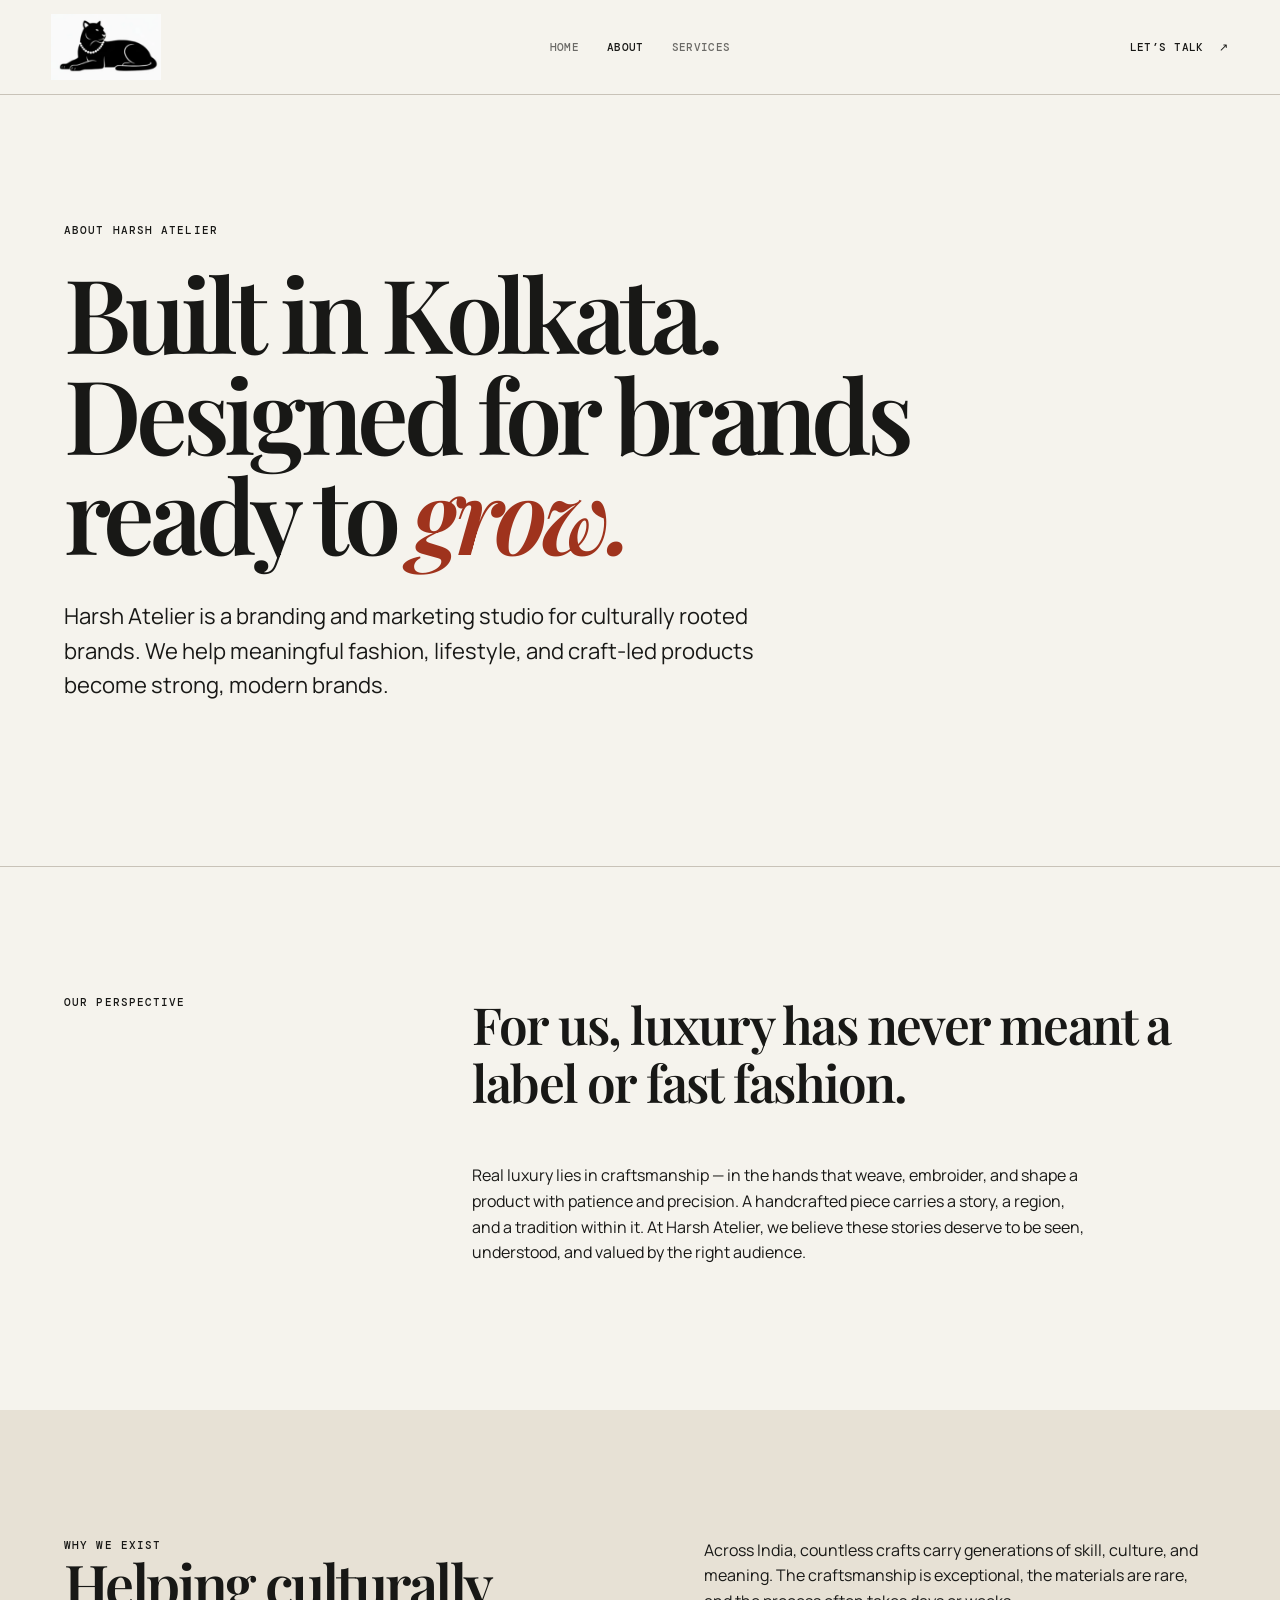
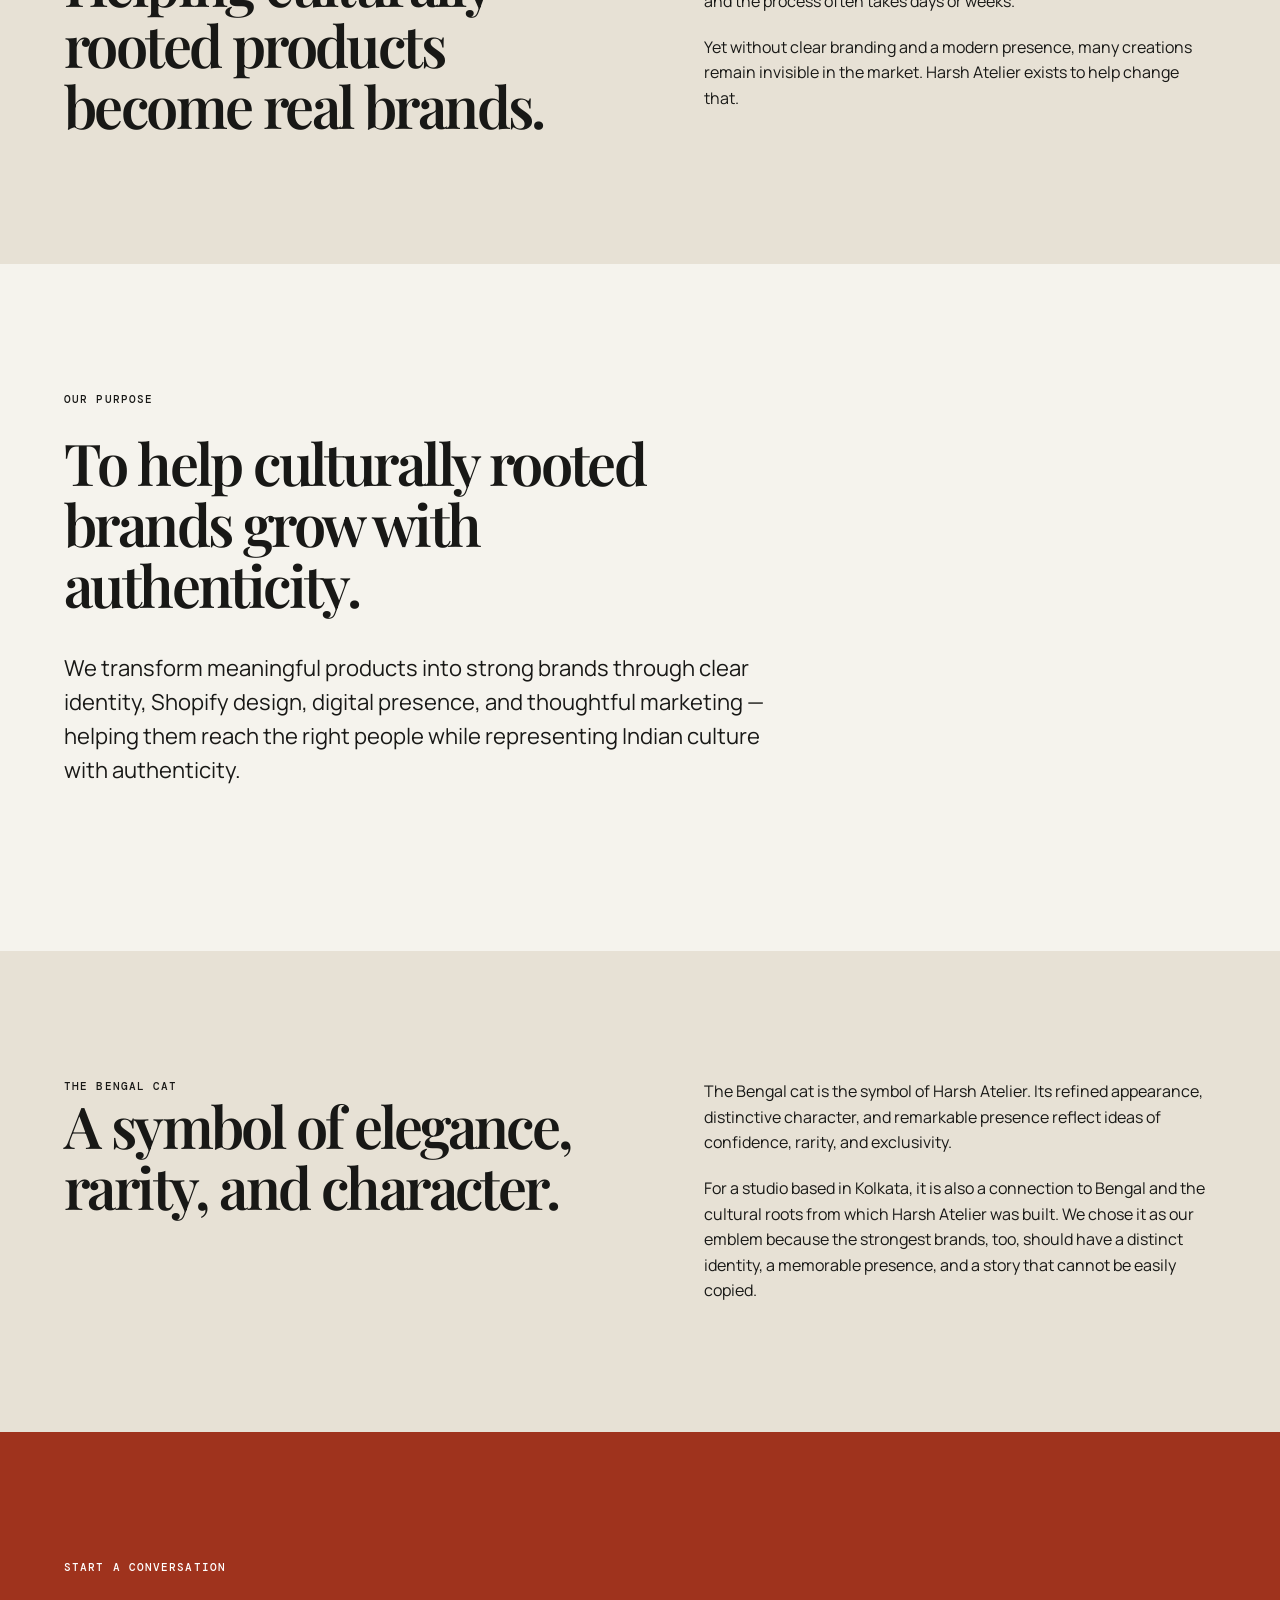
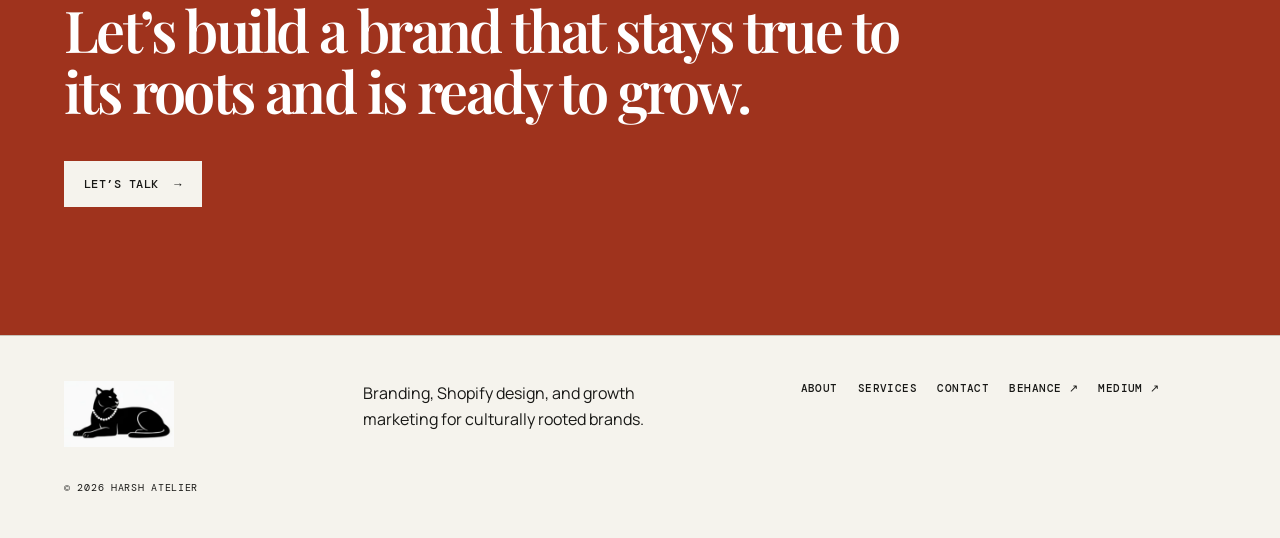
==== web 2.0/about.html @ df13a308 "Replace site with Harsh Atelier multi-page website" ====
<!doctype html><html lang="en"><head><meta charset="UTF-8"><meta name="viewport" content="width=device-width, initial-scale=1"><meta name="description" content="Learn about Harsh Atelier, a Kolkata-based branding and marketing agency for culturally rooted brands."><title>About — Harsh Atelier</title><link rel="preconnect" href="https://fonts.googleapis.com"><link rel="preconnect" href="https://fonts.gstatic.com" crossorigin><link href="https://fonts.googleapis.com/css2?family=DM+Mono:wght@400;500&family=Manrope:wght@400;500;600;700&family=Playfair+Display:ital,wght@0,600;0,700;1,600&display=swap" rel="stylesheet"><link rel="stylesheet" href="styles.css"></head><body><header class="site-header"><a class="brand" href="index.html" aria-label="Harsh Atelier home"><img src="harsh-atelier-logo.png" alt="Harsh Atelier"></a><nav aria-label="Primary navigation"><a href="index.html">Home</a><a aria-current="page" href="about.html">About</a><a href="services.html">Services</a></nav><a class="header-cta" href="contact.html">Let’s talk <span>↗</span></a></header><main><section class="hero section page-hero"><p class="eyebrow">About Harsh Atelier</p><h1>Built in Kolkata. Designed for brands ready to <em>grow.</em></h1><p class="lead">Harsh Atelier is a branding and marketing studio for culturally rooted brands. We help meaningful fashion, lifestyle, and craft-led products become strong, modern brands.</p></section><section class="statement section"><p class="eyebrow">Our perspective</p><p class="display-copy">For us, luxury has never meant a label or fast fashion.</p><p>Real luxury lies in craftsmanship — in the hands that weave, embroider, and shape a product with patience and precision. A handcrafted piece carries a story, a region, and a tradition within it. At Harsh Atelier, we believe these stories deserve to be seen, understood, and valued by the right audience.</p></section><section class="section split-section"><div><p class="eyebrow">Why we exist</p><h2>Helping culturally rooted products become real brands.</h2></div><div><p>Across India, countless crafts carry generations of skill, culture, and meaning. The craftsmanship is exceptional, the materials are rare, and the process often takes days or weeks.</p><p>Yet without clear branding and a modern presence, many creations remain invisible in the market. Harsh Atelier exists to help change that.</p></div></section><section class="section"><p class="eyebrow">Our purpose</p><h2>To help culturally rooted brands grow with authenticity.</h2><p class="lead">We transform meaningful products into strong brands through clear identity, Shopify design, digital presence, and thoughtful marketing — helping them reach the right people while representing Indian culture with authenticity.</p></section><section class="section split-section"><div><p class="eyebrow">The Bengal cat</p><h2>A symbol of elegance, rarity, and character.</h2></div><div><p>The Bengal cat is the symbol of Harsh Atelier. Its refined appearance, distinctive character, and remarkable presence reflect ideas of confidence, rarity, and exclusivity.</p><p>For a studio based in Kolkata, it is also a connection to Bengal and the cultural roots from which Harsh Atelier was built. We chose it as our emblem because the strongest brands, too, should have a distinct identity, a memorable presence, and a story that cannot be easily copied.</p></div></section><section class="cta section"><p class="eyebrow">Start a conversation</p><h2>Let’s build a brand that stays true to its roots and is ready to grow.</h2><a class="button button-light" href="contact.html">Let’s talk <span>→</span></a></section></main><footer><a class="brand footer-brand" href="index.html"><img src="harsh-atelier-logo.png" alt="Harsh Atelier"></a><p>Branding, Shopify design, and growth marketing for culturally rooted brands.</p><div><a href="about.html">About</a><a href="services.html">Services</a><a href="contact.html">Contact</a><a href="https://www.behance.net/harshatelier" target="_blank" rel="noopener">Behance ↗</a><a href="https://medium.com/@harsh.consultent" target="_blank" rel="noopener">Medium ↗</a></div><small>© <span id="year"></span> Harsh Atelier</small></footer><script>document.getElementById('year').textContent=new Date().getFullYear();</script></body></html>
---- web 2.0/styles.css ----
:root{--ink:#181816;--paper:#f5f3ed;--sand:#e7e1d5;--line:#c8c2b8;--accent:#9f331d;--serif:"Playfair Display",Georgia,serif;--sans:Manrope,Arial,sans-serif;--mono:"DM Mono",monospace}*{box-sizing:border-box}html{scroll-behavior:smooth}body{margin:0;background:var(--paper);color:var(--ink);font:400 16px/1.6 var(--sans)}a{color:inherit;text-decoration:none}.site-header{align-items:center;border-bottom:1px solid var(--line);display:grid;grid-template-columns:1fr auto 1fr;min-height:84px;padding:14px clamp(20px,4vw,64px)}.brand{display:block;width:110px}.brand img{display:block;height:auto;width:100%}nav{display:flex;gap:28px;font:500 11px/1 var(--mono);letter-spacing:.03em;text-transform:uppercase}nav a{opacity:.62}nav a[aria-current],nav a:hover{opacity:1}.header-cta{justify-self:end;font:500 11px/1 var(--mono);letter-spacing:.04em;text-transform:uppercase}.header-cta span,.button span,.text-link span{margin-left:8px}.section{margin:0 auto;max-width:1280px;padding:clamp(72px,10vw,148px) clamp(20px,5vw,80px)}.hero{min-height:calc(100vh - 84px);align-content:center;display:grid}.eyebrow{font:500 11px/1.4 var(--mono);letter-spacing:.1em;margin:0 0 24px;text-transform:uppercase}.hero h1{font:600 clamp(44px,8vw,112px)/.98 var(--serif);letter-spacing:-.055em;margin:0;max-width:1000px}.hero h1 span{display:block;font:500 13px/1 var(--mono);letter-spacing:.1em;margin-bottom:28px;text-transform:uppercase}.hero h1 em{color:var(--accent)}.lead{font-size:clamp(17px,2vw,22px);line-height:1.55;max-width:700px;margin:36px 0}.button{background:var(--ink);color:var(--paper);display:inline-block;font:500 12px/1 var(--mono);letter-spacing:.04em;padding:17px 20px;text-transform:uppercase;transition:.2s}.button:hover{background:var(--accent)}.statement{border-top:1px solid var(--line);display:grid;gap:36px;grid-template-columns:1fr 2fr}.statement p:last-child{grid-column:2;max-width:620px}.display-copy{font:600 clamp(28px,4vw,54px)/1.14 var(--serif);letter-spacing:-.035em;margin:0}.section-intro{display:flex;justify-content:space-between;align-items:flex-start;gap:40px;margin-bottom:42px}.section h2{font:600 clamp(34px,4.5vw,66px)/1.06 var(--serif);letter-spacing:-.045em;margin:0;max-width:720px}.service-list{border-top:1px solid var(--line)}.service-list article{border-bottom:1px solid var(--line);display:grid;gap:32px;grid-template-columns:90px 1fr;padding:32px 0}.service-list span,.process span{color:var(--accent);font:500 12px/1 var(--mono)}h3{font:600 clamp(24px,3vw,38px)/1.1 var(--serif);letter-spacing:-.035em;margin:0 0 13px}.service-list p,.split-section p,.process p{max-width:560px;margin:0}.text-link{display:inline-block;font:500 12px/1 var(--mono);letter-spacing:.04em;margin-top:34px;text-transform:uppercase}.split-section{background:var(--sand);display:grid;gap:clamp(48px,10vw,150px);grid-template-columns:1fr 1fr;max-width:none}.split-section>div{max-width:600px}.split-section p+p{margin-top:20px}.process{border-top:1px solid var(--line)}.process>h2{margin-bottom:54px}.process-grid{display:grid;gap:32px;grid-template-columns:repeat(3,1fr)}.process-grid article{border-top:1px solid var(--ink);padding-top:16px}.process-grid h3{font-size:27px;margin-top:36px}.faq{max-width:980px}.faq details{border-bottom:1px solid var(--line);padding:25px 0}.faq summary{cursor:pointer;font:600 clamp(19px,2vw,26px)/1.2 var(--serif);list-style:none;padding-right:30px;position:relative}.faq summary:after{content:"+";font:400 25px/1 var(--sans);position:absolute;right:0;top:0}.faq details[open] summary:after{content:"−"}.faq details p{margin:15px 40px 0 0;max-width:650px}.cta{background:var(--accent);color:#fff;max-width:none}.cta h2{max-width:840px}.cta p:not(.eyebrow){max-width:600px;margin-top:20px}.button-light{background:var(--paper);color:var(--ink);margin-top:40px}.button-light:hover{background:var(--ink);color:var(--paper)}footer{border-top:1px solid var(--line);display:grid;gap:22px;grid-template-columns:1fr 1.5fr 1.5fr;padding:45px clamp(20px,5vw,80px)}footer p{margin:0;max-width:300px}footer div{display:flex;flex-wrap:wrap;gap:14px 20px;font:500 11px/1.3 var(--mono);letter-spacing:.04em;text-transform:uppercase}footer small{grid-column:1/-1;margin-top:14px;font:400 10px/1 var(--mono);letter-spacing:.07em;text-transform:uppercase}.page-hero{min-height:620px}.included{border-top:1px solid var(--line);display:grid;grid-template-columns:repeat(2,minmax(0,1fr));margin-top:44px}.included p{border-bottom:1px solid var(--line);font-size:14px;margin:0;padding:15px 22px 15px 0}.included p:nth-child(even){padding-left:22px;padding-right:0}.contact-hero{min-height:calc(100vh - 84px);align-content:center}.direct-contact{border-top:1px solid var(--line);margin-top:72px;padding-top:20px}.direct-contact .eyebrow{margin-bottom:10px}.direct-contact a{font:600 clamp(23px,3vw,40px)/1 var(--serif)}.contact-note{border-top:1px solid var(--line)}.contact-note>p:last-child{margin:28px 0 0}@media(max-width:700px){.site-header{grid-template-columns:1fr auto;gap:16px;min-height:76px}.site-header nav{grid-column:1/-1;grid-row:2;gap:19px;justify-content:space-between;overflow:auto;padding-top:7px}.header-cta{font-size:10px}.brand{width:94px}.section{padding:76px 20px}.hero{min-height:calc(100svh - 106px)}.hero h1{font-size:clamp(45px,13vw,70px)}.lead{font-size:17px}.statement,.split-section{grid-template-columns:1fr}.statement p:last-child{grid-column:auto}.section-intro{display:block}.section-intro h2{margin-top:20px}.service-list article{gap:18px;grid-template-columns:48px 1fr}.service-list p{font-size:15px}.process-grid{gap:42px;grid-template-columns:1fr}.split-section{padding-left:20px;padding-right:20px}.faq{padding-left:20px;padding-right:20px}footer{grid-template-columns:1fr;padding:36px 20px}.footer-brand{width:100px}.page-hero{min-height:570px}.included{grid-template-columns:1fr;margin-top:32px}.included p:nth-child(even){padding-left:0}.contact-hero{min-height:calc(100svh - 106px)}.direct-contact{margin-top:55px}}
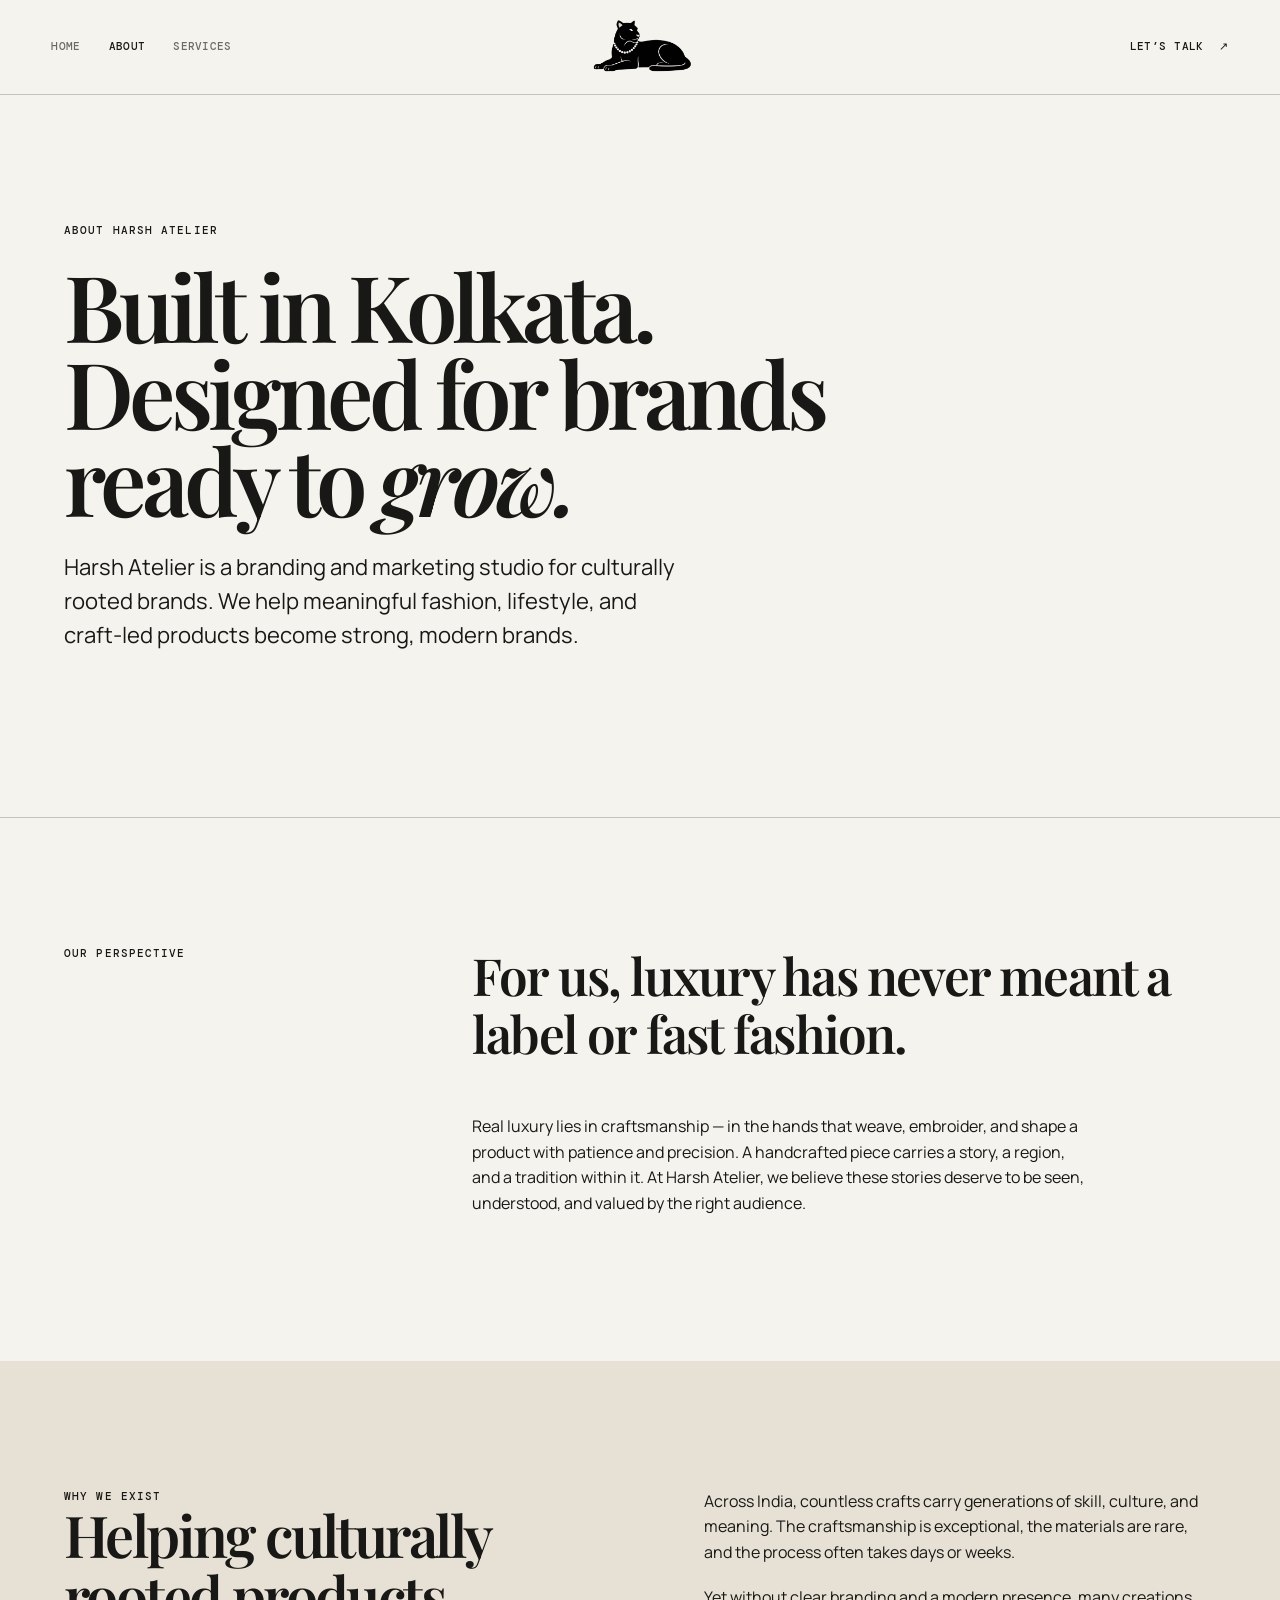
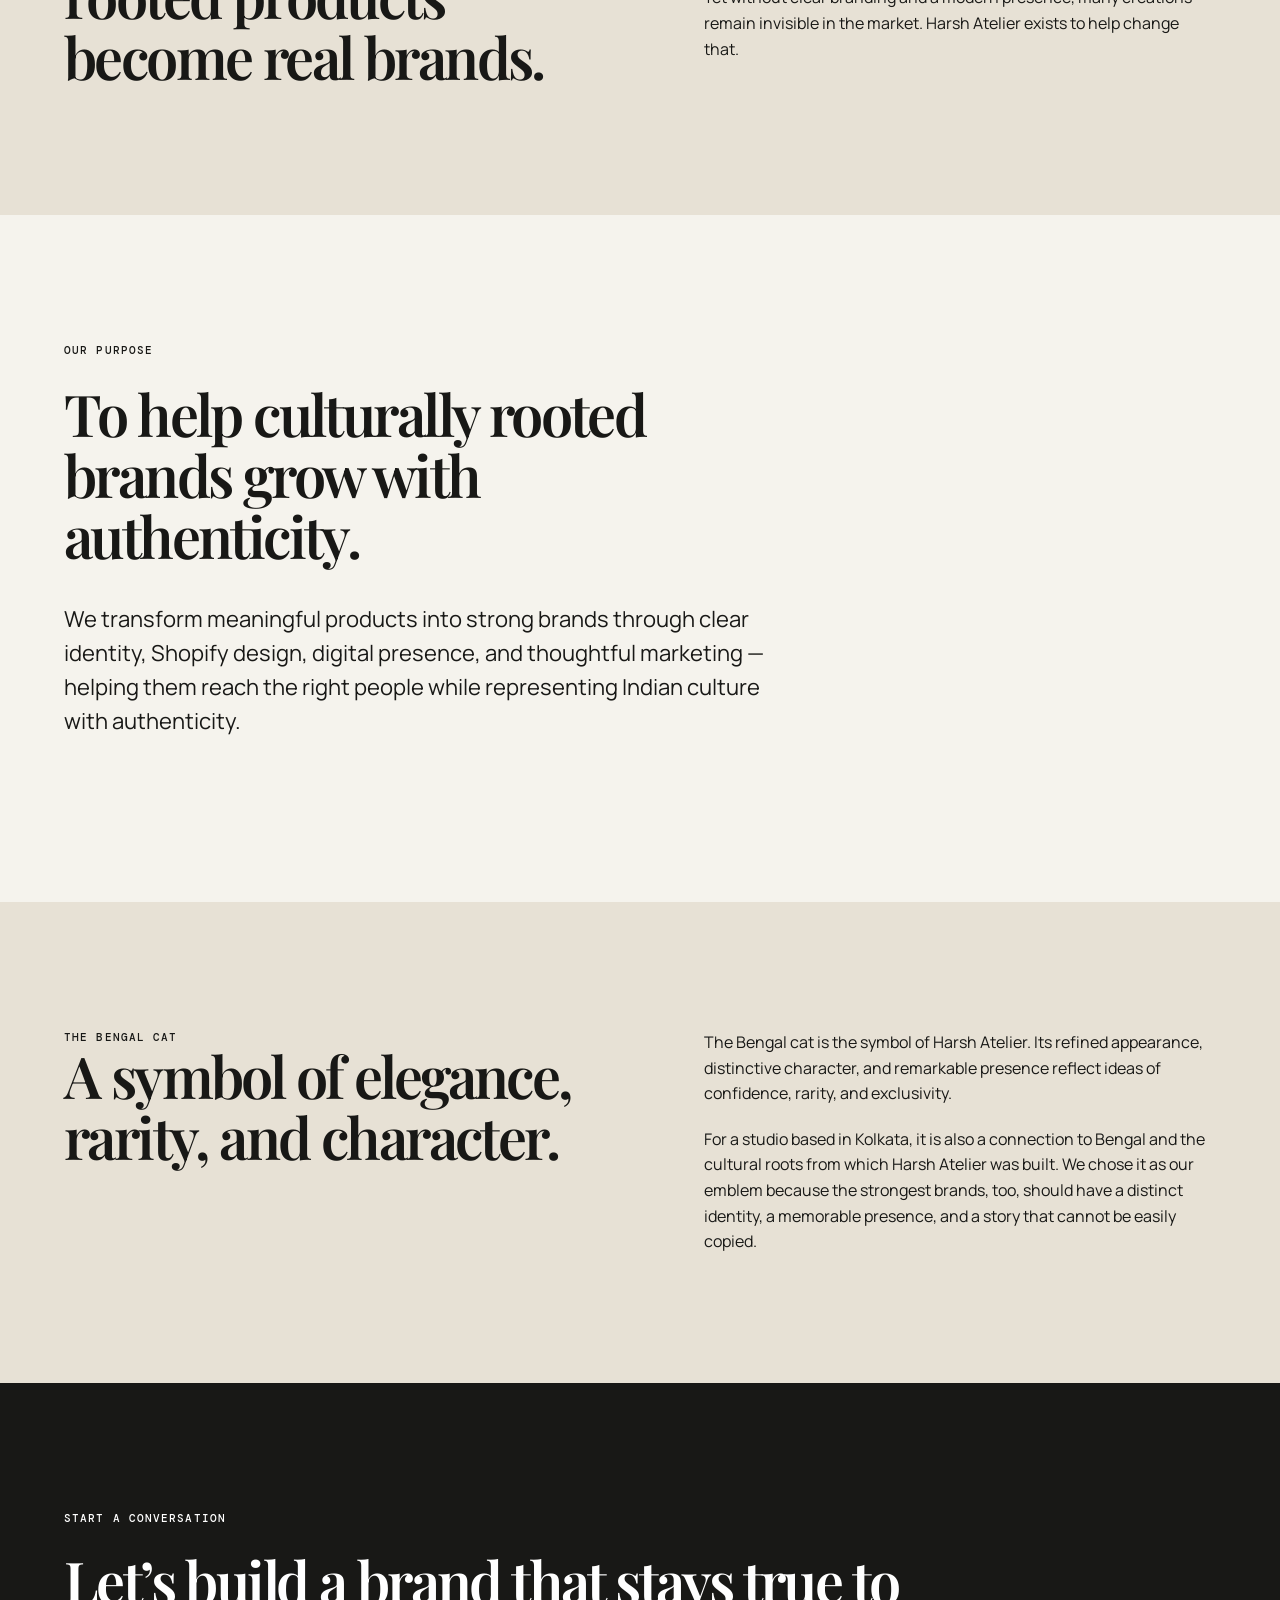
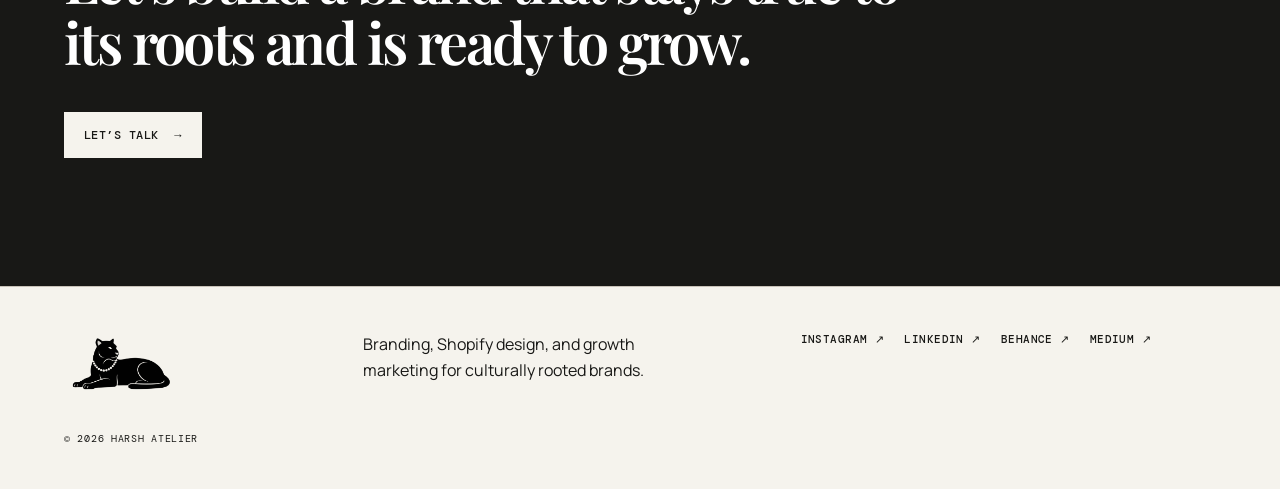
==== commit b8299533: "Refine Harsh Atelier website design and mobile navigation" ====
--- a/web 2.0/about.html
+++ b/web 2.0/about.html
@@ -1 +1,95 @@
-<!doctype html><html lang="en"><head><meta charset="UTF-8"><meta name="viewport" content="width=device-width, initial-scale=1"><meta name="description" content="Learn about Harsh Atelier, a Kolkata-based branding and marketing agency for culturally rooted brands."><title>About — Harsh Atelier</title><link rel="preconnect" href="https://fonts.googleapis.com"><link rel="preconnect" href="https://fonts.gstatic.com" crossorigin><link href="https://fonts.googleapis.com/css2?family=DM+Mono:wght@400;500&family=Manrope:wght@400;500;600;700&family=Playfair+Display:ital,wght@0,600;0,700;1,600&display=swap" rel="stylesheet"><link rel="stylesheet" href="styles.css"></head><body><header class="site-header"><a class="brand" href="index.html" aria-label="Harsh Atelier home"><img src="harsh-atelier-logo.png" alt="Harsh Atelier"></a><nav aria-label="Primary navigation"><a href="index.html">Home</a><a aria-current="page" href="about.html">About</a><a href="services.html">Services</a></nav><a class="header-cta" href="contact.html">Let’s talk <span>↗</span></a></header><main><section class="hero section page-hero"><p class="eyebrow">About Harsh Atelier</p><h1>Built in Kolkata. Designed for brands ready to <em>grow.</em></h1><p class="lead">Harsh Atelier is a branding and marketing studio for culturally rooted brands. We help meaningful fashion, lifestyle, and craft-led products become strong, modern brands.</p></section><section class="statement section"><p class="eyebrow">Our perspective</p><p class="display-copy">For us, luxury has never meant a label or fast fashion.</p><p>Real luxury lies in craftsmanship — in the hands that weave, embroider, and shape a product with patience and precision. A handcrafted piece carries a story, a region, and a tradition within it. At Harsh Atelier, we believe these stories deserve to be seen, understood, and valued by the right audience.</p></section><section class="section split-section"><div><p class="eyebrow">Why we exist</p><h2>Helping culturally rooted products become real brands.</h2></div><div><p>Across India, countless crafts carry generations of skill, culture, and meaning. The craftsmanship is exceptional, the materials are rare, and the process often takes days or weeks.</p><p>Yet without clear branding and a modern presence, many creations remain invisible in the market. Harsh Atelier exists to help change that.</p></div></section><section class="section"><p class="eyebrow">Our purpose</p><h2>To help culturally rooted brands grow with authenticity.</h2><p class="lead">We transform meaningful products into strong brands through clear identity, Shopify design, digital presence, and thoughtful marketing — helping them reach the right people while representing Indian culture with authenticity.</p></section><section class="section split-section"><div><p class="eyebrow">The Bengal cat</p><h2>A symbol of elegance, rarity, and character.</h2></div><div><p>The Bengal cat is the symbol of Harsh Atelier. Its refined appearance, distinctive character, and remarkable presence reflect ideas of confidence, rarity, and exclusivity.</p><p>For a studio based in Kolkata, it is also a connection to Bengal and the cultural roots from which Harsh Atelier was built. We chose it as our emblem because the strongest brands, too, should have a distinct identity, a memorable presence, and a story that cannot be easily copied.</p></div></section><section class="cta section"><p class="eyebrow">Start a conversation</p><h2>Let’s build a brand that stays true to its roots and is ready to grow.</h2><a class="button button-light" href="contact.html">Let’s talk <span>→</span></a></section></main><footer><a class="brand footer-brand" href="index.html"><img src="harsh-atelier-logo.png" alt="Harsh Atelier"></a><p>Branding, Shopify design, and growth marketing for culturally rooted brands.</p><div><a href="about.html">About</a><a href="services.html">Services</a><a href="contact.html">Contact</a><a href="https://www.behance.net/harshatelier" target="_blank" rel="noopener">Behance ↗</a><a href="https://medium.com/@harsh.consultent" target="_blank" rel="noopener">Medium ↗</a></div><small>© <span id="year"></span> Harsh Atelier</small></footer><script>document.getElementById('year').textContent=new Date().getFullYear();</script></body></html>
+<!doctype html>
+<html lang="en">
+<head>
+<meta charset="UTF-8">
+<meta name="viewport" content="width=device-width, initial-scale=1">
+<meta name="description" content="Learn about Harsh Atelier, a Kolkata-based branding and marketing agency for culturally rooted brands.">
+<title>About — Harsh Atelier</title>
+<link rel="preconnect" href="https://fonts.googleapis.com">
+<link rel="preconnect" href="https://fonts.gstatic.com" crossorigin>
+<link href="https://fonts.googleapis.com/css2?family=DM+Mono:wght@400;500&family=Manrope:wght@400;500;600;700&family=Playfair+Display:ital,wght@0,600;0,700;1,600&display=swap" rel="stylesheet">
+<link rel="stylesheet" href="styles.css">
+</head>
+<body>
+<header class="site-header">
+<a class="brand" href="index.html" aria-label="Harsh Atelier home">
+<img src="harsh-atelier-logo.png" alt="Harsh Atelier">
+</a>
+<nav aria-label="Primary navigation">
+<a href="index.html">Home</a>
+<a aria-current="page" href="about.html">About</a>
+<a href="services.html">Services</a>
+</nav>
+<details class="mobile-menu">
+<summary>Menu</summary>
+<div class="mobile-drawer">
+<a href="index.html">Home</a>
+<a href="about.html">About</a>
+<a href="services.html">Services</a>
+<a href="contact.html">Let’s talk →</a>
+</div>
+</details>
+<a class="header-cta" href="contact.html">Let’s talk <span>↗</span>
+</a>
+</header>
+<main>
+<section class="hero section page-hero">
+<p class="eyebrow">About Harsh Atelier</p>
+<h1>Built in Kolkata. Designed for brands ready to <em>grow.</em>
+</h1>
+<p class="lead">Harsh Atelier is a branding and marketing studio for culturally rooted brands. We help meaningful fashion, lifestyle, and craft-led products become strong, modern brands.</p>
+</section>
+<section class="statement section">
+<p class="eyebrow">Our perspective</p>
+<p class="display-copy">For us, luxury has never meant a label or fast fashion.</p>
+<p>Real luxury lies in craftsmanship — in the hands that weave, embroider, and shape a product with patience and precision. A handcrafted piece carries a story, a region, and a tradition within it. At Harsh Atelier, we believe these stories deserve to be seen, understood, and valued by the right audience.</p>
+</section>
+<section class="section split-section">
+<div>
+<p class="eyebrow">Why we exist</p>
+<h2>Helping culturally rooted products become real brands.</h2>
+</div>
+<div>
+<p>Across India, countless crafts carry generations of skill, culture, and meaning. The craftsmanship is exceptional, the materials are rare, and the process often takes days or weeks.</p>
+<p>Yet without clear branding and a modern presence, many creations remain invisible in the market. Harsh Atelier exists to help change that.</p>
+</div>
+</section>
+<section class="section">
+<p class="eyebrow">Our purpose</p>
+<h2>To help culturally rooted brands grow with authenticity.</h2>
+<p class="lead">We transform meaningful products into strong brands through clear identity, Shopify design, digital presence, and thoughtful marketing — helping them reach the right people while representing Indian culture with authenticity.</p>
+</section>
+<section class="section split-section">
+<div>
+<p class="eyebrow">The Bengal cat</p>
+<h2>A symbol of elegance, rarity, and character.</h2>
+</div>
+<div>
+<p>The Bengal cat is the symbol of Harsh Atelier. Its refined appearance, distinctive character, and remarkable presence reflect ideas of confidence, rarity, and exclusivity.</p>
+<p>For a studio based in Kolkata, it is also a connection to Bengal and the cultural roots from which Harsh Atelier was built. We chose it as our emblem because the strongest brands, too, should have a distinct identity, a memorable presence, and a story that cannot be easily copied.</p>
+</div>
+</section>
+<section class="cta section">
+<p class="eyebrow">Start a conversation</p>
+<h2>Let’s build a brand that stays true to its roots and is ready to grow.</h2>
+<a class="button button-light" href="contact.html">Let’s talk <span>→</span>
+</a>
+</section>
+</main>
+<footer>
+<a class="brand footer-brand" href="index.html">
+<img src="harsh-atelier-logo-transparent.png" alt="Harsh Atelier">
+</a>
+<p>Branding, Shopify design, and growth marketing for culturally rooted brands.</p>
+<div>
+<a href="https://www.instagram.com/harshatelier/?hl=en" target="_blank" rel="noopener">Instagram ↗</a>
+<a href="https://www.linkedin.com/company/harsh-atelier/home/?viewAsMember=true" target="_blank" rel="noopener">LinkedIn ↗</a>
+<a href="https://www.behance.net/harshatelier" target="_blank" rel="noopener">Behance ↗</a>
+<a href="https://medium.com/@harsh.consultent" target="_blank" rel="noopener">Medium ↗</a>
+</div>
+<small>© <span id="year">
+</span> Harsh Atelier</small>
+</footer>
+<script>document.getElementById('year').textContent=new Date().getFullYear();</script>
+</body>
+</html>
--- a/web 2.0/styles.css
+++ b/web 2.0/styles.css
@@ -1 +1,10 @@
-:root{--ink:#181816;--paper:#f5f3ed;--sand:#e7e1d5;--line:#c8c2b8;--accent:#9f331d;--serif:"Playfair Display",Georgia,serif;--sans:Manrope,Arial,sans-serif;--mono:"DM Mono",monospace}*{box-sizing:border-box}html{scroll-behavior:smooth}body{margin:0;background:var(--paper);color:var(--ink);font:400 16px/1.6 var(--sans)}a{color:inherit;text-decoration:none}.site-header{align-items:center;border-bottom:1px solid var(--line);display:grid;grid-template-columns:1fr auto 1fr;min-height:84px;padding:14px clamp(20px,4vw,64px)}.brand{display:block;width:110px}.brand img{display:block;height:auto;width:100%}nav{display:flex;gap:28px;font:500 11px/1 var(--mono);letter-spacing:.03em;text-transform:uppercase}nav a{opacity:.62}nav a[aria-current],nav a:hover{opacity:1}.header-cta{justify-self:end;font:500 11px/1 var(--mono);letter-spacing:.04em;text-transform:uppercase}.header-cta span,.button span,.text-link span{margin-left:8px}.section{margin:0 auto;max-width:1280px;padding:clamp(72px,10vw,148px) clamp(20px,5vw,80px)}.hero{min-height:calc(100vh - 84px);align-content:center;display:grid}.eyebrow{font:500 11px/1.4 var(--mono);letter-spacing:.1em;margin:0 0 24px;text-transform:uppercase}.hero h1{font:600 clamp(44px,8vw,112px)/.98 var(--serif);letter-spacing:-.055em;margin:0;max-width:1000px}.hero h1 span{display:block;font:500 13px/1 var(--mono);letter-spacing:.1em;margin-bottom:28px;text-transform:uppercase}.hero h1 em{color:var(--accent)}.lead{font-size:clamp(17px,2vw,22px);line-height:1.55;max-width:700px;margin:36px 0}.button{background:var(--ink);color:var(--paper);display:inline-block;font:500 12px/1 var(--mono);letter-spacing:.04em;padding:17px 20px;text-transform:uppercase;transition:.2s}.button:hover{background:var(--accent)}.statement{border-top:1px solid var(--line);display:grid;gap:36px;grid-template-columns:1fr 2fr}.statement p:last-child{grid-column:2;max-width:620px}.display-copy{font:600 clamp(28px,4vw,54px)/1.14 var(--serif);letter-spacing:-.035em;margin:0}.section-intro{display:flex;justify-content:space-between;align-items:flex-start;gap:40px;margin-bottom:42px}.section h2{font:600 clamp(34px,4.5vw,66px)/1.06 var(--serif);letter-spacing:-.045em;margin:0;max-width:720px}.service-list{border-top:1px solid var(--line)}.service-list article{border-bottom:1px solid var(--line);display:grid;gap:32px;grid-template-columns:90px 1fr;padding:32px 0}.service-list span,.process span{color:var(--accent);font:500 12px/1 var(--mono)}h3{font:600 clamp(24px,3vw,38px)/1.1 var(--serif);letter-spacing:-.035em;margin:0 0 13px}.service-list p,.split-section p,.process p{max-width:560px;margin:0}.text-link{display:inline-block;font:500 12px/1 var(--mono);letter-spacing:.04em;margin-top:34px;text-transform:uppercase}.split-section{background:var(--sand);display:grid;gap:clamp(48px,10vw,150px);grid-template-columns:1fr 1fr;max-width:none}.split-section>div{max-width:600px}.split-section p+p{margin-top:20px}.process{border-top:1px solid var(--line)}.process>h2{margin-bottom:54px}.process-grid{display:grid;gap:32px;grid-template-columns:repeat(3,1fr)}.process-grid article{border-top:1px solid var(--ink);padding-top:16px}.process-grid h3{font-size:27px;margin-top:36px}.faq{max-width:980px}.faq details{border-bottom:1px solid var(--line);padding:25px 0}.faq summary{cursor:pointer;font:600 clamp(19px,2vw,26px)/1.2 var(--serif);list-style:none;padding-right:30px;position:relative}.faq summary:after{content:"+";font:400 25px/1 var(--sans);position:absolute;right:0;top:0}.faq details[open] summary:after{content:"−"}.faq details p{margin:15px 40px 0 0;max-width:650px}.cta{background:var(--accent);color:#fff;max-width:none}.cta h2{max-width:840px}.cta p:not(.eyebrow){max-width:600px;margin-top:20px}.button-light{background:var(--paper);color:var(--ink);margin-top:40px}.button-light:hover{background:var(--ink);color:var(--paper)}footer{border-top:1px solid var(--line);display:grid;gap:22px;grid-template-columns:1fr 1.5fr 1.5fr;padding:45px clamp(20px,5vw,80px)}footer p{margin:0;max-width:300px}footer div{display:flex;flex-wrap:wrap;gap:14px 20px;font:500 11px/1.3 var(--mono);letter-spacing:.04em;text-transform:uppercase}footer small{grid-column:1/-1;margin-top:14px;font:400 10px/1 var(--mono);letter-spacing:.07em;text-transform:uppercase}.page-hero{min-height:620px}.included{border-top:1px solid var(--line);display:grid;grid-template-columns:repeat(2,minmax(0,1fr));margin-top:44px}.included p{border-bottom:1px solid var(--line);font-size:14px;margin:0;padding:15px 22px 15px 0}.included p:nth-child(even){padding-left:22px;padding-right:0}.contact-hero{min-height:calc(100vh - 84px);align-content:center}.direct-contact{border-top:1px solid var(--line);margin-top:72px;padding-top:20px}.direct-contact .eyebrow{margin-bottom:10px}.direct-contact a{font:600 clamp(23px,3vw,40px)/1 var(--serif)}.contact-note{border-top:1px solid var(--line)}.contact-note>p:last-child{margin:28px 0 0}@media(max-width:700px){.site-header{grid-template-columns:1fr auto;gap:16px;min-height:76px}.site-header nav{grid-column:1/-1;grid-row:2;gap:19px;justify-content:space-between;overflow:auto;padding-top:7px}.header-cta{font-size:10px}.brand{width:94px}.section{padding:76px 20px}.hero{min-height:calc(100svh - 106px)}.hero h1{font-size:clamp(45px,13vw,70px)}.lead{font-size:17px}.statement,.split-section{grid-template-columns:1fr}.statement p:last-child{grid-column:auto}.section-intro{display:block}.section-intro h2{margin-top:20px}.service-list article{gap:18px;grid-template-columns:48px 1fr}.service-list p{font-size:15px}.process-grid{gap:42px;grid-template-columns:1fr}.split-section{padding-left:20px;padding-right:20px}.faq{padding-left:20px;padding-right:20px}footer{grid-template-columns:1fr;padding:36px 20px}.footer-brand{width:100px}.page-hero{min-height:570px}.included{grid-template-columns:1fr;margin-top:32px}.included p:nth-child(even){padding-left:0}.contact-hero{min-height:calc(100svh - 106px)}.direct-contact{margin-top:55px}}
+:root{--ink:#181816;--paper:#f5f3ed;--sand:#e7e1d5;--line:#c8c2b8;--serif:"Playfair Display",Georgia,serif;--sans:Manrope,Arial,sans-serif;--mono:"DM Mono",monospace}*{box-sizing:border-box}html{scroll-behavior:smooth}body{margin:0;background:var(--paper);color:var(--ink);font:400 16px/1.6 var(--sans)}a{color:inherit;text-decoration:none}.site-header{align-items:center;border-bottom:1px solid var(--line);display:grid;grid-template-columns:1fr auto 1fr;min-height:84px;padding:14px clamp(20px,4vw,64px)}.brand{display:block;grid-column:2;grid-row:1;justify-self:center;width:110px}.brand img{display:block;height:auto;mix-blend-mode:multiply;width:100%}nav{display:flex;gap:28px;grid-column:1;grid-row:1;justify-self:start;font:500 11px/1 var(--mono);letter-spacing:.03em;text-transform:uppercase}nav a{opacity:.62}nav a[aria-current],nav a:hover{opacity:1}.header-cta{grid-column:3;grid-row:1;justify-self:end;font:500 11px/1 var(--mono);letter-spacing:.04em;text-transform:uppercase}.header-cta span,.button span,.text-link span{margin-left:8px}.section{margin:0 auto;max-width:1280px;padding:clamp(72px,10vw,148px) clamp(20px,5vw,80px)}.hero{min-height:calc(100vh - 84px);align-content:center;display:grid}.eyebrow{font:500 11px/1.4 var(--mono);letter-spacing:.1em;margin:0 0 24px;text-transform:uppercase}.hero h1{font:600 clamp(52px,9vw,128px)/.94 var(--serif);letter-spacing:-.055em;margin:0;max-width:100%}.hero h2{font:500 clamp(24px,3.2vw,42px)/1.1 var(--serif);letter-spacing:-.035em;margin:22px 0 0;max-width:650px}.hero h3{font:500 clamp(24px,3.5vw,48px)/1.08 var(--serif);letter-spacing:-.04em;margin:12px 0 0;max-width:760px}.lead{font-size:clamp(17px,2vw,22px);line-height:1.55;max-width:700px;margin:36px 0}.button{background:var(--ink);color:var(--paper);display:inline-block;font:500 12px/1 var(--mono);letter-spacing:.04em;padding:17px 20px;text-transform:uppercase;transition:.2s}.button:hover{background:#333}.statement{border-top:1px solid var(--line);display:grid;gap:36px;grid-template-columns:1fr 2fr}.statement p:last-child{grid-column:2;max-width:620px}.display-copy{font:600 clamp(28px,4vw,54px)/1.14 var(--serif);letter-spacing:-.035em;margin:0}.section-intro{display:flex;justify-content:space-between;align-items:flex-start;gap:40px;margin-bottom:42px}.section h2{font:600 clamp(34px,4.5vw,66px)/1.06 var(--serif);letter-spacing:-.045em;margin:0;max-width:720px}.service-list{border-top:1px solid var(--line)}.service-list article{border-bottom:1px solid var(--line);display:grid;gap:32px;grid-template-columns:90px 1fr;padding:32px 0}.service-list span,.process span{font:500 12px/1 var(--mono)}h3{font:600 clamp(24px,3vw,38px)/1.1 var(--serif);letter-spacing:-.035em;margin:0 0 13px}.service-list p,.split-section p,.process p{max-width:560px;margin:0}.text-link{display:inline-block;font:500 12px/1 var(--mono);letter-spacing:.04em;margin-top:34px;text-transform:uppercase}.split-section{background:var(--sand);display:grid;gap:clamp(48px,10vw,150px);grid-template-columns:1fr 1fr;max-width:none}.split-section>div{max-width:600px}.split-section p+p{margin-top:20px}.process{border-top:1px solid var(--line)}.process>h2{margin-bottom:54px}.process-grid{display:grid;gap:32px;grid-template-columns:repeat(3,1fr)}.process-grid article{border-top:1px solid var(--ink);padding-top:16px}.process-grid h3{font-size:27px;margin-top:36px}.faq{max-width:980px}.faq details{border-bottom:1px solid var(--line);padding:25px 0}.faq summary{cursor:pointer;font:600 clamp(19px,2vw,26px)/1.2 var(--serif);list-style:none;padding-right:30px;position:relative}.faq summary:after{content:"+";font:400 25px/1 var(--sans);position:absolute;right:0;top:0}.faq details[open] summary:after{content:"−"}.faq details p{margin:15px 40px 0 0;max-width:650px}.cta{background:var(--ink);color:#fff;max-width:none}.cta h2{max-width:840px}.cta p:not(.eyebrow){max-width:600px;margin-top:20px}.button-light{background:var(--paper);color:var(--ink);margin-top:40px}.button-light:hover{background:#333;color:var(--paper)}footer{border-top:1px solid var(--line);display:grid;gap:22px;grid-template-columns:1fr 1.5fr 1.5fr;padding:45px clamp(20px,5vw,80px)}footer .brand{grid-column:auto;grid-row:auto;justify-self:start}footer p{margin:0;max-width:300px}footer div{display:flex;flex-wrap:wrap;gap:14px 20px;font:500 11px/1.3 var(--mono);letter-spacing:.04em;text-transform:uppercase}footer small{grid-column:1/-1;margin-top:14px;font:400 10px/1 var(--mono);letter-spacing:.07em;text-transform:uppercase}.page-hero{min-height:620px}.page-hero h1{font-size:clamp(52px,8vw,112px)}.page-hero h1 em{font-style:italic}.included{border-top:1px solid var(--line);display:grid;grid-template-columns:repeat(2,minmax(0,1fr));margin-top:44px}.included p{border-bottom:1px solid var(--line);font-size:14px;margin:0;padding:15px 22px 15px 0}.included p:nth-child(even){padding-left:22px;padding-right:0}.contact-hero{min-height:calc(100vh - 84px);align-content:center}.contact-hero .button{justify-self:start;min-width:min(100%,420px);padding:21px 28px;text-align:center}.direct-contact{border-top:1px solid var(--line);margin-top:72px;padding-top:20px}.direct-contact .eyebrow{margin-bottom:10px}.direct-contact a{font:600 clamp(23px,3vw,40px)/1 var(--serif)}.contact-note{border-top:1px solid var(--line)}.contact-note>p:last-child{margin:28px 0 0}@media(max-width:700px){.site-header{grid-template-columns:1fr auto 1fr;gap:16px;min-height:76px}.site-header .brand{grid-column:2;grid-row:1;width:88px}.site-header nav{grid-column:1/-1;grid-row:2;gap:19px;justify-content:space-between;overflow:auto;padding-top:7px}.site-header .header-cta{grid-column:3;grid-row:1;font-size:10px}.section{padding:76px 20px}.hero{min-height:calc(100svh - 106px)}.hero h1{font-size:clamp(50px,15vw,78px)}.hero h2{font-size:27px}.hero h3{font-size:30px}.lead{font-size:17px}.statement,.split-section{grid-template-columns:1fr}.statement p:last-child{grid-column:auto}.section-intro{display:block}.section-intro h2{margin-top:20px}.service-list article{gap:18px;grid-template-columns:48px 1fr}.service-list p{font-size:15px}.process-grid{gap:42px;grid-template-columns:1fr}.split-section{padding-left:20px;padding-right:20px}.faq{padding-left:20px;padding-right:20px}footer{grid-template-columns:1fr;padding:36px 20px}.footer-brand{width:100px}.page-hero{min-height:570px}.included{grid-template-columns:1fr;margin-top:32px}.included p:nth-child(even){padding-left:0}.contact-hero{min-height:calc(100svh - 106px)}.contact-hero .button{justify-self:stretch;width:100%;min-width:0}.direct-contact{margin-top:55px}}
+
+/* Home hero: deliberately stepped hierarchy instead of three competing display lines. */
+.hero.section{max-width:1280px}.hero.section h1{font-size:clamp(56px,7.2vw,104px);line-height:.94;max-width:920px}.hero.section h2{font:500 clamp(27px,3.1vw,43px)/1.08 var(--serif);letter-spacing:-.035em;margin:28px 0 0;max-width:540px}.hero.section h3{font:500 clamp(30px,3.7vw,52px)/1.05 var(--serif);letter-spacing:-.045em;margin:48px 0 0;max-width:680px}.hero.section .lead{margin-top:28px;max-width:620px}.hero.section .button{margin-top:10px}(max-width:700px){.hero.section h1{font-size:clamp(54px,15vw,74px)}.hero.section h2{font-size:27px;margin-top:20px}.hero.section h3{font-size:31px;margin-top:34px;max-width:440px}}
+
+/* Mobile navigation and homepage hero refinement. */
+.mobile-menu{display:none}@media(max-width:700px){.site-header{position:relative;display:grid;grid-template-columns:1fr auto 1fr;min-height:74px;padding:12px 20px}.site-header .brand{grid-column:2;grid-row:1;width:78px}.site-header nav,.site-header .header-cta{display:none}.mobile-menu{display:block;grid-column:3;grid-row:1;justify-self:end;position:static}.mobile-menu summary{cursor:pointer;font:500 11px/1 var(--mono);letter-spacing:.08em;list-style:none;text-transform:uppercase}.mobile-menu summary::-webkit-details-marker{display:none}.mobile-menu summary:after{content:" +"}.mobile-menu[open] summary:after{content:" ×"}.mobile-drawer{background:var(--ink);display:grid;gap:0;left:0;padding:22px 20px;position:absolute;right:0;top:73px;z-index:10}.mobile-drawer a{border-bottom:1px solid rgba(255,255,255,.24);color:var(--paper);font:500 18px/1 var(--serif);padding:16px 0}.mobile-drawer a:last-child{border-bottom:0;padding-bottom:0}.hero.section:not(.page-hero){min-height:auto;padding-bottom:62px;padding-top:78px}.hero.section:not(.page-hero) h1{font-size:clamp(52px,14vw,70px);line-height:.95}.hero.section:not(.page-hero) h2{font-size:28px;margin-top:18px;max-width:350px}.hero.section:not(.page-hero) .lead{font-size:17px;line-height:1.5;margin:24px 0 0;max-width:500px}}
+
+/* Refined hero subheading. */
+.hero.section:not(.page-hero) h3{font:600 clamp(17px,2vw,23px)/1.25 var(--sans);letter-spacing:-.02em;margin:24px 0 0;max-width:440px}.hero.section:not(.page-hero) .lead{margin-top:30px}
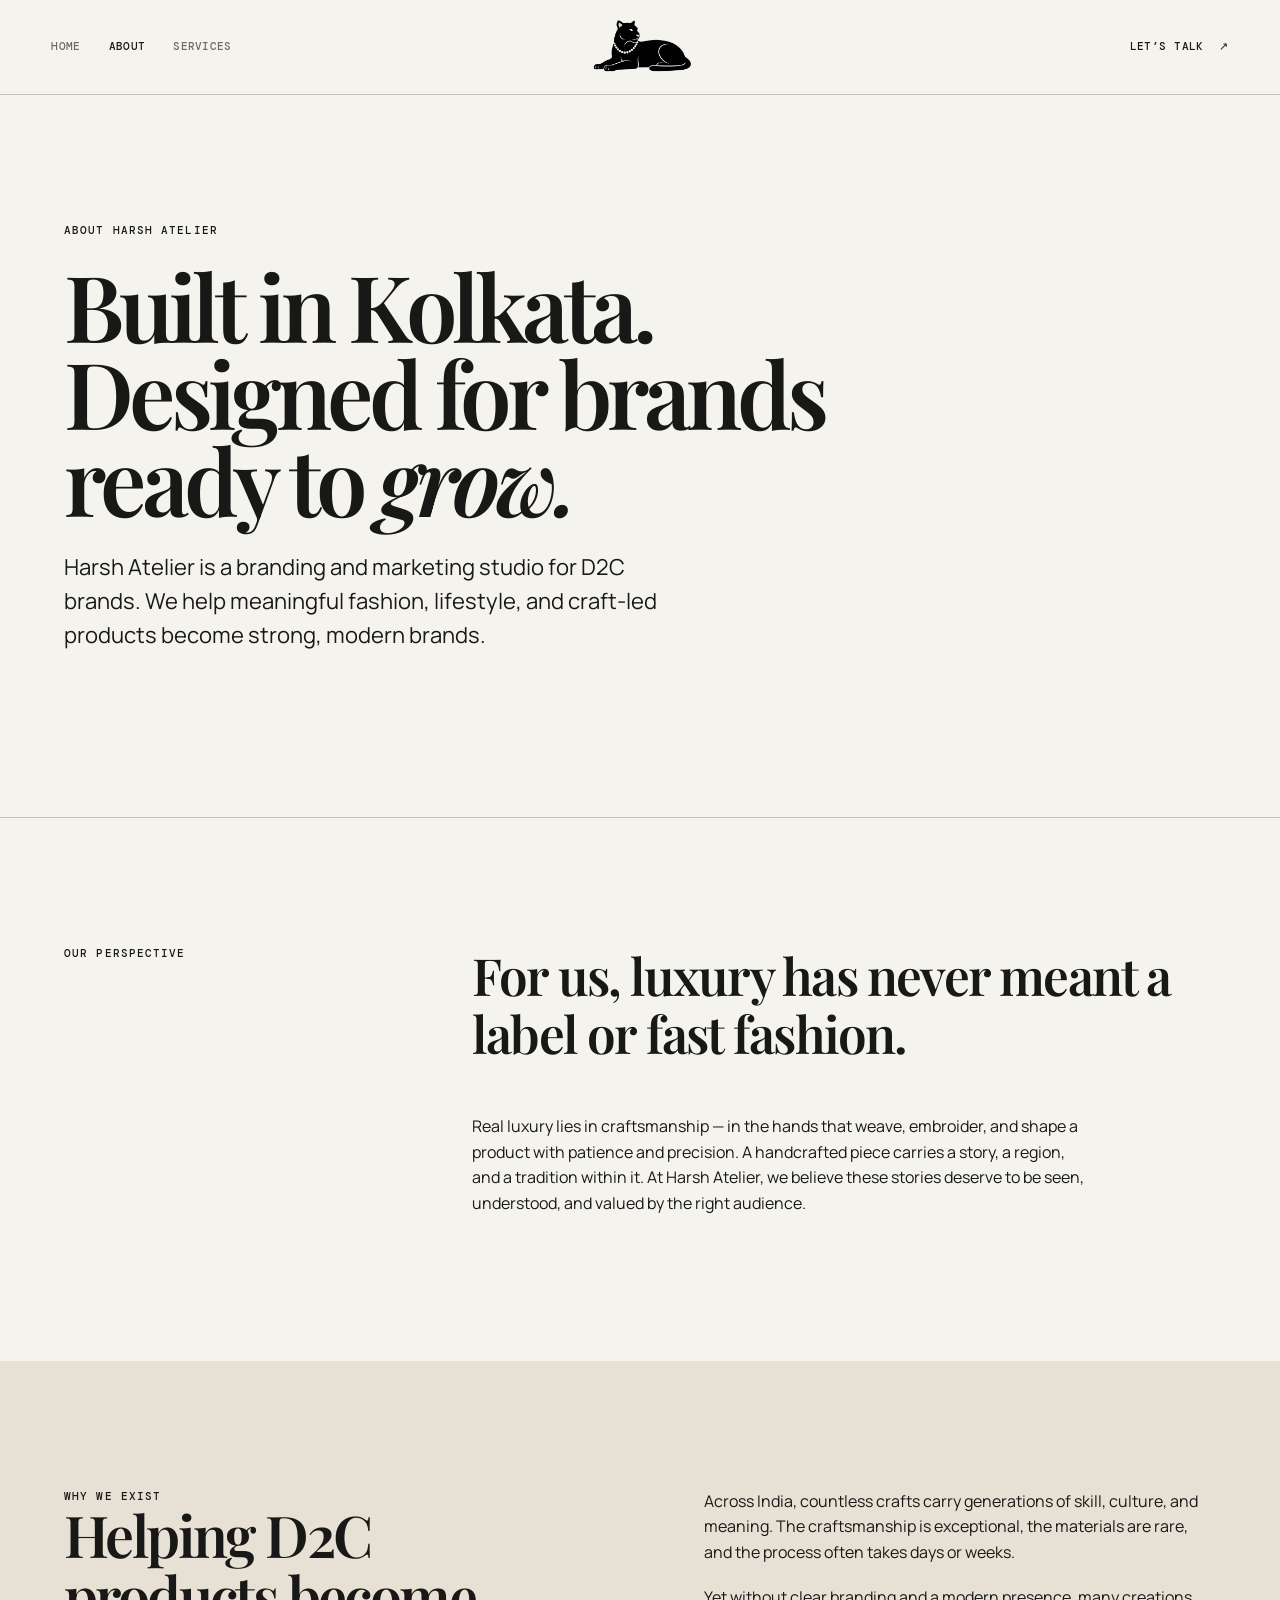
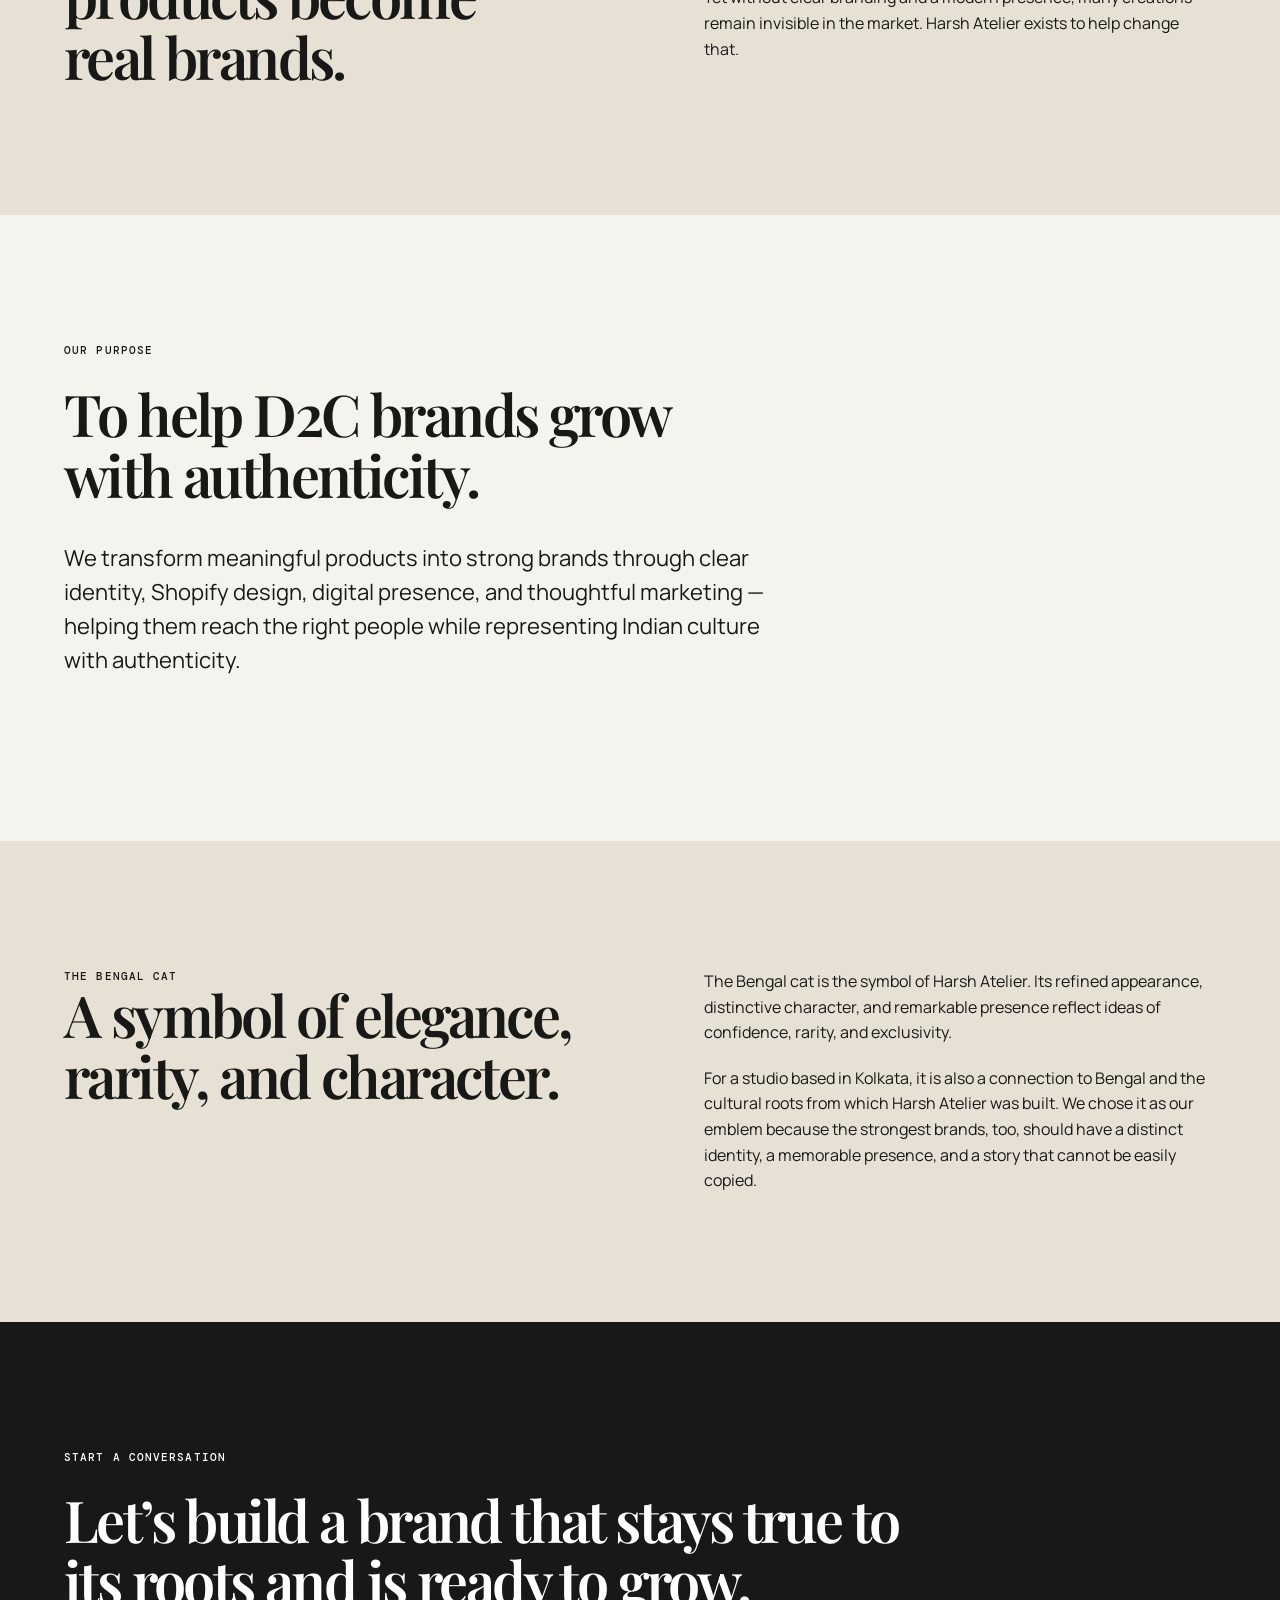
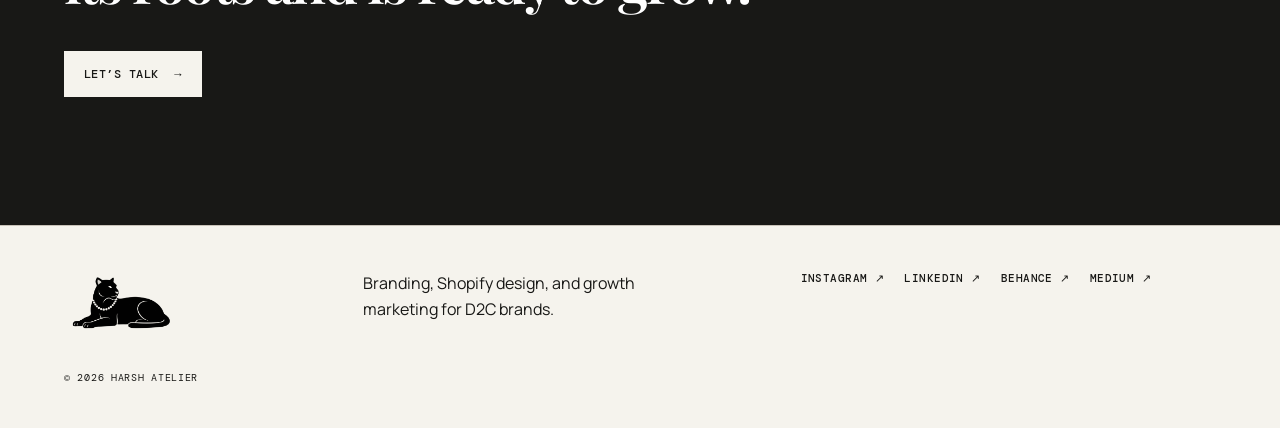
==== commit 409307ad: "Refine D2C positioning and mobile header" ====
--- a/web 2.0/about.html
+++ b/web 2.0/about.html
@@ -3,7 +3,7 @@
 <head>
 <meta charset="UTF-8">
 <meta name="viewport" content="width=device-width, initial-scale=1">
-<meta name="description" content="Learn about Harsh Atelier, a Kolkata-based branding and marketing agency for culturally rooted brands.">
+<meta name="description" content="Learn about Harsh Atelier, a Kolkata-based branding and marketing agency for D2C brands.">
 <title>About — Harsh Atelier</title>
 <link rel="preconnect" href="https://fonts.googleapis.com">
 <link rel="preconnect" href="https://fonts.gstatic.com" crossorigin>
@@ -37,7 +37,7 @@
 <p class="eyebrow">About Harsh Atelier</p>
 <h1>Built in Kolkata. Designed for brands ready to <em>grow.</em>
 </h1>
-<p class="lead">Harsh Atelier is a branding and marketing studio for culturally rooted brands. We help meaningful fashion, lifestyle, and craft-led products become strong, modern brands.</p>
+<p class="lead">Harsh Atelier is a branding and marketing studio for D2C brands. We help meaningful fashion, lifestyle, and craft-led products become strong, modern brands.</p>
 </section>
 <section class="statement section">
 <p class="eyebrow">Our perspective</p>
@@ -47,7 +47,7 @@
 <section class="section split-section">
 <div>
 <p class="eyebrow">Why we exist</p>
-<h2>Helping culturally rooted products become real brands.</h2>
+<h2>Helping D2C products become real brands.</h2>
 </div>
 <div>
 <p>Across India, countless crafts carry generations of skill, culture, and meaning. The craftsmanship is exceptional, the materials are rare, and the process often takes days or weeks.</p>
@@ -56,7 +56,7 @@
 </section>
 <section class="section">
 <p class="eyebrow">Our purpose</p>
-<h2>To help culturally rooted brands grow with authenticity.</h2>
+<h2>To help D2C brands grow with authenticity.</h2>
 <p class="lead">We transform meaningful products into strong brands through clear identity, Shopify design, digital presence, and thoughtful marketing — helping them reach the right people while representing Indian culture with authenticity.</p>
 </section>
 <section class="section split-section">
@@ -80,7 +80,7 @@
 <a class="brand footer-brand" href="index.html">
 <img src="harsh-atelier-logo-transparent.png" alt="Harsh Atelier">
 </a>
-<p>Branding, Shopify design, and growth marketing for culturally rooted brands.</p>
+<p>Branding, Shopify design, and growth marketing for D2C brands.</p>
 <div>
 <a href="https://www.instagram.com/harshatelier/?hl=en" target="_blank" rel="noopener">Instagram ↗</a>
 <a href="https://www.linkedin.com/company/harsh-atelier/home/?viewAsMember=true" target="_blank" rel="noopener">LinkedIn ↗</a>
--- a/web 2.0/styles.css
+++ b/web 2.0/styles.css
@@ -8,3 +8,6 @@
 
 /* Refined hero subheading. */
 .hero.section:not(.page-hero) h3{font:600 clamp(17px,2vw,23px)/1.25 var(--sans);letter-spacing:-.02em;margin:24px 0 0;max-width:440px}.hero.section:not(.page-hero) .lead{margin-top:30px}
+
+/* Mobile header: menu on the left, contact CTA on the right. */
+@media(max-width:700px){.mobile-menu{grid-column:1;justify-self:start}.site-header .header-cta{display:block;grid-column:3;grid-row:1;justify-self:end;font-size:10px}}
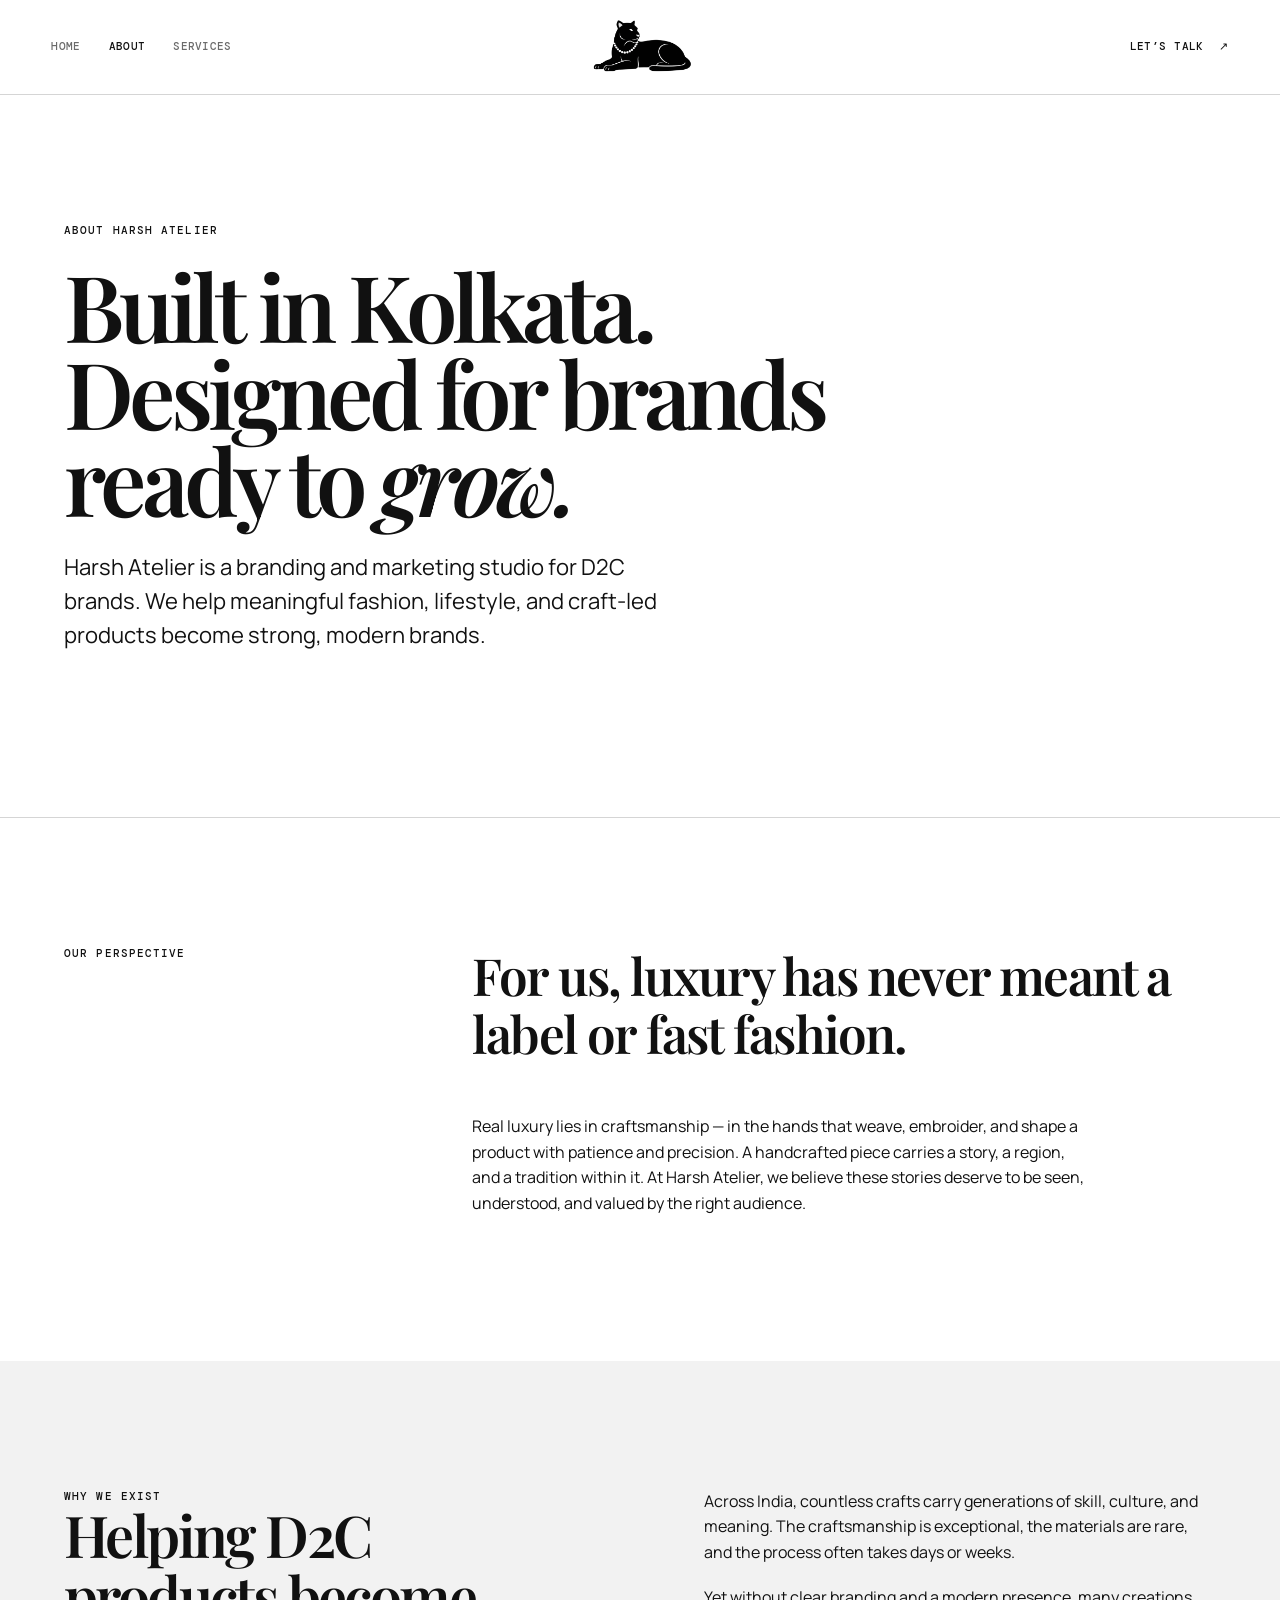
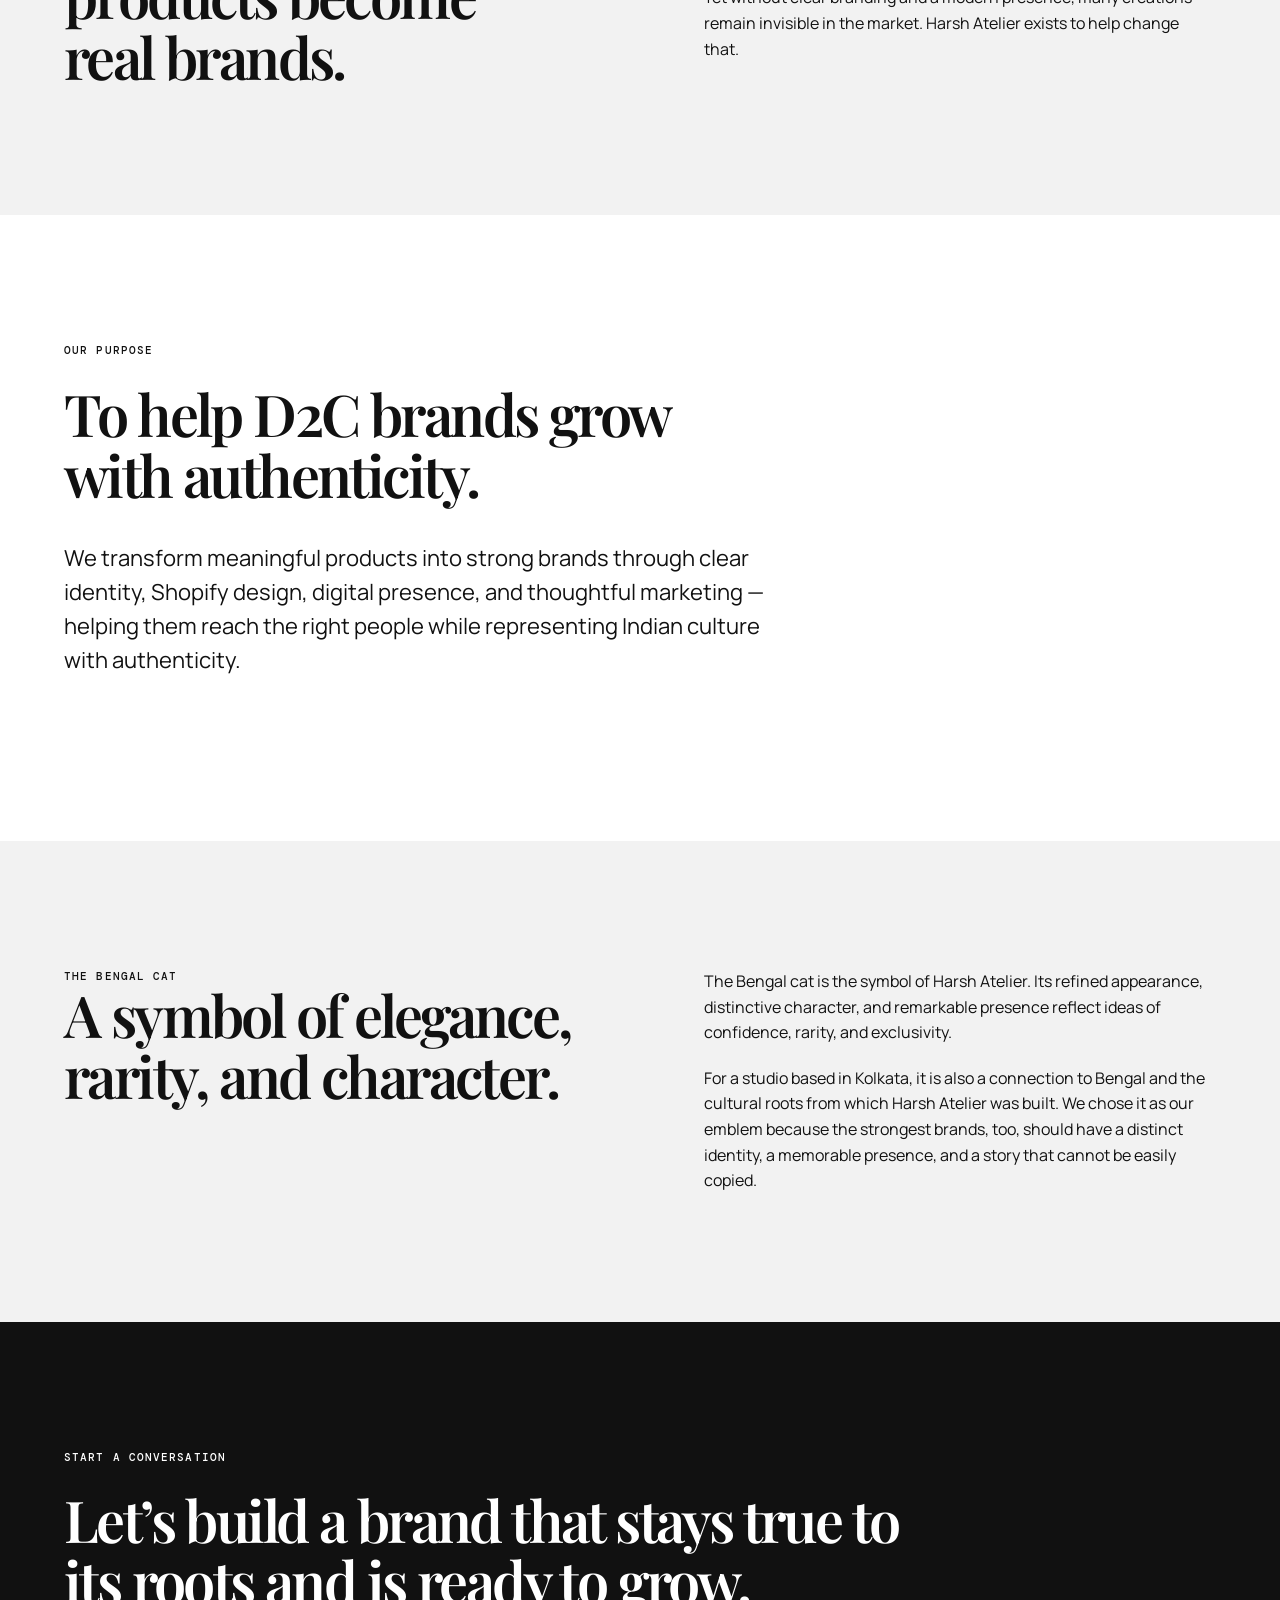
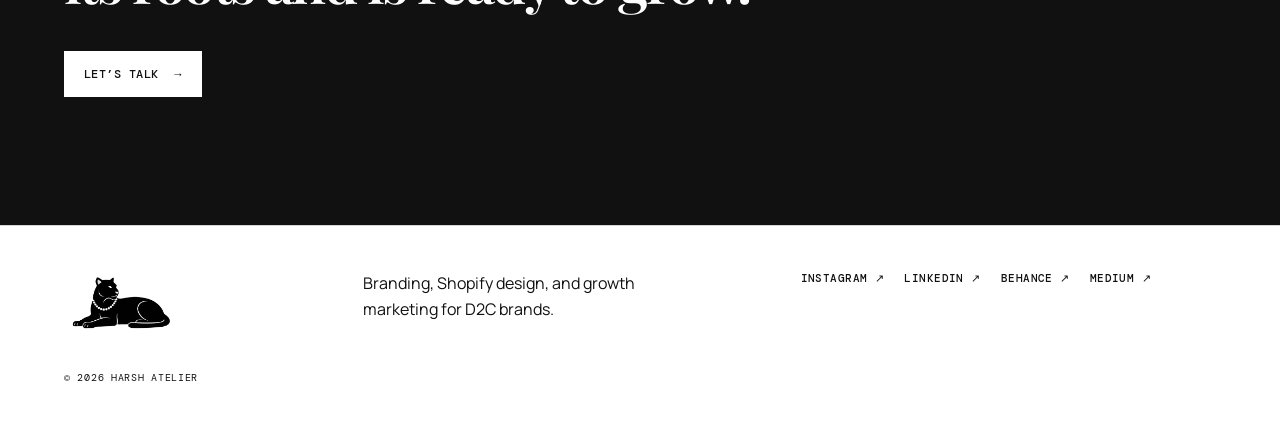
==== commit 3c6715e7: "Add sitemap and structured SEO metadata" ====
--- a/web 2.0/about.html
+++ b/web 2.0/about.html
@@ -4,6 +4,11 @@
 <meta charset="UTF-8">
 <meta name="viewport" content="width=device-width, initial-scale=1">
 <meta name="description" content="Learn about Harsh Atelier, a Kolkata-based branding and marketing agency for D2C brands.">
+<link rel="canonical" href="https://harshatelier.com/about.html">
+<meta property="og:type" content="website">
+<meta property="og:title" content="About Harsh Atelier">
+<meta property="og:description" content="Learn about Harsh Atelier, a branding and marketing agency for D2C brands.">
+<meta property="og:url" content="https://harshatelier.com/about.html">
 <title>About — Harsh Atelier</title>
 <link rel="preconnect" href="https://fonts.googleapis.com">
 <link rel="preconnect" href="https://fonts.gstatic.com" crossorigin>
--- a/web 2.0/styles.css
+++ b/web 2.0/styles.css
@@ -1,4 +1,4 @@
-:root{--ink:#181816;--paper:#f5f3ed;--sand:#e7e1d5;--line:#c8c2b8;--serif:"Playfair Display",Georgia,serif;--sans:Manrope,Arial,sans-serif;--mono:"DM Mono",monospace}*{box-sizing:border-box}html{scroll-behavior:smooth}body{margin:0;background:var(--paper);color:var(--ink);font:400 16px/1.6 var(--sans)}a{color:inherit;text-decoration:none}.site-header{align-items:center;border-bottom:1px solid var(--line);display:grid;grid-template-columns:1fr auto 1fr;min-height:84px;padding:14px clamp(20px,4vw,64px)}.brand{display:block;grid-column:2;grid-row:1;justify-self:center;width:110px}.brand img{display:block;height:auto;mix-blend-mode:multiply;width:100%}nav{display:flex;gap:28px;grid-column:1;grid-row:1;justify-self:start;font:500 11px/1 var(--mono);letter-spacing:.03em;text-transform:uppercase}nav a{opacity:.62}nav a[aria-current],nav a:hover{opacity:1}.header-cta{grid-column:3;grid-row:1;justify-self:end;font:500 11px/1 var(--mono);letter-spacing:.04em;text-transform:uppercase}.header-cta span,.button span,.text-link span{margin-left:8px}.section{margin:0 auto;max-width:1280px;padding:clamp(72px,10vw,148px) clamp(20px,5vw,80px)}.hero{min-height:calc(100vh - 84px);align-content:center;display:grid}.eyebrow{font:500 11px/1.4 var(--mono);letter-spacing:.1em;margin:0 0 24px;text-transform:uppercase}.hero h1{font:600 clamp(52px,9vw,128px)/.94 var(--serif);letter-spacing:-.055em;margin:0;max-width:100%}.hero h2{font:500 clamp(24px,3.2vw,42px)/1.1 var(--serif);letter-spacing:-.035em;margin:22px 0 0;max-width:650px}.hero h3{font:500 clamp(24px,3.5vw,48px)/1.08 var(--serif);letter-spacing:-.04em;margin:12px 0 0;max-width:760px}.lead{font-size:clamp(17px,2vw,22px);line-height:1.55;max-width:700px;margin:36px 0}.button{background:var(--ink);color:var(--paper);display:inline-block;font:500 12px/1 var(--mono);letter-spacing:.04em;padding:17px 20px;text-transform:uppercase;transition:.2s}.button:hover{background:#333}.statement{border-top:1px solid var(--line);display:grid;gap:36px;grid-template-columns:1fr 2fr}.statement p:last-child{grid-column:2;max-width:620px}.display-copy{font:600 clamp(28px,4vw,54px)/1.14 var(--serif);letter-spacing:-.035em;margin:0}.section-intro{display:flex;justify-content:space-between;align-items:flex-start;gap:40px;margin-bottom:42px}.section h2{font:600 clamp(34px,4.5vw,66px)/1.06 var(--serif);letter-spacing:-.045em;margin:0;max-width:720px}.service-list{border-top:1px solid var(--line)}.service-list article{border-bottom:1px solid var(--line);display:grid;gap:32px;grid-template-columns:90px 1fr;padding:32px 0}.service-list span,.process span{font:500 12px/1 var(--mono)}h3{font:600 clamp(24px,3vw,38px)/1.1 var(--serif);letter-spacing:-.035em;margin:0 0 13px}.service-list p,.split-section p,.process p{max-width:560px;margin:0}.text-link{display:inline-block;font:500 12px/1 var(--mono);letter-spacing:.04em;margin-top:34px;text-transform:uppercase}.split-section{background:var(--sand);display:grid;gap:clamp(48px,10vw,150px);grid-template-columns:1fr 1fr;max-width:none}.split-section>div{max-width:600px}.split-section p+p{margin-top:20px}.process{border-top:1px solid var(--line)}.process>h2{margin-bottom:54px}.process-grid{display:grid;gap:32px;grid-template-columns:repeat(3,1fr)}.process-grid article{border-top:1px solid var(--ink);padding-top:16px}.process-grid h3{font-size:27px;margin-top:36px}.faq{max-width:980px}.faq details{border-bottom:1px solid var(--line);padding:25px 0}.faq summary{cursor:pointer;font:600 clamp(19px,2vw,26px)/1.2 var(--serif);list-style:none;padding-right:30px;position:relative}.faq summary:after{content:"+";font:400 25px/1 var(--sans);position:absolute;right:0;top:0}.faq details[open] summary:after{content:"−"}.faq details p{margin:15px 40px 0 0;max-width:650px}.cta{background:var(--ink);color:#fff;max-width:none}.cta h2{max-width:840px}.cta p:not(.eyebrow){max-width:600px;margin-top:20px}.button-light{background:var(--paper);color:var(--ink);margin-top:40px}.button-light:hover{background:#333;color:var(--paper)}footer{border-top:1px solid var(--line);display:grid;gap:22px;grid-template-columns:1fr 1.5fr 1.5fr;padding:45px clamp(20px,5vw,80px)}footer .brand{grid-column:auto;grid-row:auto;justify-self:start}footer p{margin:0;max-width:300px}footer div{display:flex;flex-wrap:wrap;gap:14px 20px;font:500 11px/1.3 var(--mono);letter-spacing:.04em;text-transform:uppercase}footer small{grid-column:1/-1;margin-top:14px;font:400 10px/1 var(--mono);letter-spacing:.07em;text-transform:uppercase}.page-hero{min-height:620px}.page-hero h1{font-size:clamp(52px,8vw,112px)}.page-hero h1 em{font-style:italic}.included{border-top:1px solid var(--line);display:grid;grid-template-columns:repeat(2,minmax(0,1fr));margin-top:44px}.included p{border-bottom:1px solid var(--line);font-size:14px;margin:0;padding:15px 22px 15px 0}.included p:nth-child(even){padding-left:22px;padding-right:0}.contact-hero{min-height:calc(100vh - 84px);align-content:center}.contact-hero .button{justify-self:start;min-width:min(100%,420px);padding:21px 28px;text-align:center}.direct-contact{border-top:1px solid var(--line);margin-top:72px;padding-top:20px}.direct-contact .eyebrow{margin-bottom:10px}.direct-contact a{font:600 clamp(23px,3vw,40px)/1 var(--serif)}.contact-note{border-top:1px solid var(--line)}.contact-note>p:last-child{margin:28px 0 0}@media(max-width:700px){.site-header{grid-template-columns:1fr auto 1fr;gap:16px;min-height:76px}.site-header .brand{grid-column:2;grid-row:1;width:88px}.site-header nav{grid-column:1/-1;grid-row:2;gap:19px;justify-content:space-between;overflow:auto;padding-top:7px}.site-header .header-cta{grid-column:3;grid-row:1;font-size:10px}.section{padding:76px 20px}.hero{min-height:calc(100svh - 106px)}.hero h1{font-size:clamp(50px,15vw,78px)}.hero h2{font-size:27px}.hero h3{font-size:30px}.lead{font-size:17px}.statement,.split-section{grid-template-columns:1fr}.statement p:last-child{grid-column:auto}.section-intro{display:block}.section-intro h2{margin-top:20px}.service-list article{gap:18px;grid-template-columns:48px 1fr}.service-list p{font-size:15px}.process-grid{gap:42px;grid-template-columns:1fr}.split-section{padding-left:20px;padding-right:20px}.faq{padding-left:20px;padding-right:20px}footer{grid-template-columns:1fr;padding:36px 20px}.footer-brand{width:100px}.page-hero{min-height:570px}.included{grid-template-columns:1fr;margin-top:32px}.included p:nth-child(even){padding-left:0}.contact-hero{min-height:calc(100svh - 106px)}.contact-hero .button{justify-self:stretch;width:100%;min-width:0}.direct-contact{margin-top:55px}}
+:root{--ink:#111;--paper:#fff;--sand:#f2f2f2;--line:#d5d5d5;--serif:"Playfair Display",Georgia,serif;--sans:Manrope,Arial,sans-serif;--mono:"DM Mono",monospace}*{box-sizing:border-box}html{scroll-behavior:smooth}body{margin:0;background:var(--paper);color:var(--ink);font:400 16px/1.6 var(--sans)}a{color:inherit;text-decoration:none}.site-header{align-items:center;border-bottom:1px solid var(--line);display:grid;grid-template-columns:1fr auto 1fr;min-height:84px;padding:14px clamp(20px,4vw,64px)}.brand{display:block;grid-column:2;grid-row:1;justify-self:center;width:110px}.brand img{display:block;height:auto;mix-blend-mode:multiply;width:100%}nav{display:flex;gap:28px;grid-column:1;grid-row:1;justify-self:start;font:500 11px/1 var(--mono);letter-spacing:.03em;text-transform:uppercase}nav a{opacity:.62}nav a[aria-current],nav a:hover{opacity:1}.header-cta{grid-column:3;grid-row:1;justify-self:end;font:500 11px/1 var(--mono);letter-spacing:.04em;text-transform:uppercase}.header-cta span,.button span,.text-link span{margin-left:8px}.section{margin:0 auto;max-width:1280px;padding:clamp(72px,10vw,148px) clamp(20px,5vw,80px)}.hero{min-height:calc(100vh - 84px);align-content:center;display:grid}.eyebrow{font:500 11px/1.4 var(--mono);letter-spacing:.1em;margin:0 0 24px;text-transform:uppercase}.hero h1{font:600 clamp(52px,9vw,128px)/.94 var(--serif);letter-spacing:-.055em;margin:0;max-width:100%}.hero h2{font:500 clamp(24px,3.2vw,42px)/1.1 var(--serif);letter-spacing:-.035em;margin:22px 0 0;max-width:650px}.hero h3{font:500 clamp(24px,3.5vw,48px)/1.08 var(--serif);letter-spacing:-.04em;margin:12px 0 0;max-width:760px}.lead{font-size:clamp(17px,2vw,22px);line-height:1.55;max-width:700px;margin:36px 0}.button{background:var(--ink);color:var(--paper);display:inline-block;font:500 12px/1 var(--mono);letter-spacing:.04em;padding:17px 20px;text-transform:uppercase;transition:.2s}.button:hover{background:#333}.statement{border-top:1px solid var(--line);display:grid;gap:36px;grid-template-columns:1fr 2fr}.statement p:last-child{grid-column:2;max-width:620px}.display-copy{font:600 clamp(28px,4vw,54px)/1.14 var(--serif);letter-spacing:-.035em;margin:0}.section-intro{display:flex;justify-content:space-between;align-items:flex-start;gap:40px;margin-bottom:42px}.section h2{font:600 clamp(34px,4.5vw,66px)/1.06 var(--serif);letter-spacing:-.045em;margin:0;max-width:720px}.service-list{border-top:1px solid var(--line)}.service-list article{border-bottom:1px solid var(--line);display:grid;gap:32px;grid-template-columns:90px 1fr;padding:32px 0}.service-list span,.process span{font:500 12px/1 var(--mono)}h3{font:600 clamp(24px,3vw,38px)/1.1 var(--serif);letter-spacing:-.035em;margin:0 0 13px}.service-list p,.split-section p,.process p{max-width:560px;margin:0}.text-link{display:inline-block;font:500 12px/1 var(--mono);letter-spacing:.04em;margin-top:34px;text-transform:uppercase}.split-section{background:var(--sand);display:grid;gap:clamp(48px,10vw,150px);grid-template-columns:1fr 1fr;max-width:none}.split-section>div{max-width:600px}.split-section p+p{margin-top:20px}.process{border-top:1px solid var(--line)}.process>h2{margin-bottom:54px}.process-grid{display:grid;gap:32px;grid-template-columns:repeat(3,1fr)}.process-grid article{border-top:1px solid var(--ink);padding-top:16px}.process-grid h3{font-size:27px;margin-top:36px}.faq{max-width:980px}.faq details{border-bottom:1px solid var(--line);padding:25px 0}.faq summary{cursor:pointer;font:600 clamp(19px,2vw,26px)/1.2 var(--serif);list-style:none;padding-right:30px;position:relative}.faq summary:after{content:"+";font:400 25px/1 var(--sans);position:absolute;right:0;top:0}.faq details[open] summary:after{content:"−"}.faq details p{margin:15px 40px 0 0;max-width:650px}.cta{background:var(--ink);color:#fff;max-width:none}.cta h2{max-width:840px}.cta p:not(.eyebrow){max-width:600px;margin-top:20px}.button-light{background:var(--paper);color:var(--ink);margin-top:40px}.button-light:hover{background:#333;color:var(--paper)}footer{border-top:1px solid var(--line);display:grid;gap:22px;grid-template-columns:1fr 1.5fr 1.5fr;padding:45px clamp(20px,5vw,80px)}footer .brand{grid-column:auto;grid-row:auto;justify-self:start}footer p{margin:0;max-width:300px}footer div{display:flex;flex-wrap:wrap;gap:14px 20px;font:500 11px/1.3 var(--mono);letter-spacing:.04em;text-transform:uppercase}footer small{grid-column:1/-1;margin-top:14px;font:400 10px/1 var(--mono);letter-spacing:.07em;text-transform:uppercase}.page-hero{min-height:620px}.page-hero h1{font-size:clamp(52px,8vw,112px)}.page-hero h1 em{font-style:italic}.included{border-top:1px solid var(--line);display:grid;grid-template-columns:repeat(2,minmax(0,1fr));margin-top:44px}.included p{border-bottom:1px solid var(--line);font-size:14px;margin:0;padding:15px 22px 15px 0}.included p:nth-child(even){padding-left:22px;padding-right:0}.contact-hero{min-height:calc(100vh - 84px);align-content:center}.contact-hero .button{justify-self:start;min-width:min(100%,420px);padding:21px 28px;text-align:center}.direct-contact{border-top:1px solid var(--line);margin-top:72px;padding-top:20px}.direct-contact .eyebrow{margin-bottom:10px}.direct-contact a{font:600 clamp(23px,3vw,40px)/1 var(--serif)}.contact-note{border-top:1px solid var(--line)}.contact-note>p:last-child{margin:28px 0 0}@media(max-width:700px){.site-header{grid-template-columns:1fr auto 1fr;gap:16px;min-height:76px}.site-header .brand{grid-column:2;grid-row:1;width:88px}.site-header nav{grid-column:1/-1;grid-row:2;gap:19px;justify-content:space-between;overflow:auto;padding-top:7px}.site-header .header-cta{grid-column:3;grid-row:1;font-size:10px}.section{padding:76px 20px}.hero{min-height:calc(100svh - 106px)}.hero h1{font-size:clamp(50px,15vw,78px)}.hero h2{font-size:27px}.hero h3{font-size:30px}.lead{font-size:17px}.statement,.split-section{grid-template-columns:1fr}.statement p:last-child{grid-column:auto}.section-intro{display:block}.section-intro h2{margin-top:20px}.service-list article{gap:18px;grid-template-columns:48px 1fr}.service-list p{font-size:15px}.process-grid{gap:42px;grid-template-columns:1fr}.split-section{padding-left:20px;padding-right:20px}.faq{padding-left:20px;padding-right:20px}footer{grid-template-columns:1fr;padding:36px 20px}.footer-brand{width:100px}.page-hero{min-height:570px}.included{grid-template-columns:1fr;margin-top:32px}.included p:nth-child(even){padding-left:0}.contact-hero{min-height:calc(100svh - 106px)}.contact-hero .button{justify-self:stretch;width:100%;min-width:0}.direct-contact{margin-top:55px}}
 
 /* Home hero: deliberately stepped hierarchy instead of three competing display lines. */
 .hero.section{max-width:1280px}.hero.section h1{font-size:clamp(56px,7.2vw,104px);line-height:.94;max-width:920px}.hero.section h2{font:500 clamp(27px,3.1vw,43px)/1.08 var(--serif);letter-spacing:-.035em;margin:28px 0 0;max-width:540px}.hero.section h3{font:500 clamp(30px,3.7vw,52px)/1.05 var(--serif);letter-spacing:-.045em;margin:48px 0 0;max-width:680px}.hero.section .lead{margin-top:28px;max-width:620px}.hero.section .button{margin-top:10px}(max-width:700px){.hero.section h1{font-size:clamp(54px,15vw,74px)}.hero.section h2{font-size:27px;margin-top:20px}.hero.section h3{font-size:31px;margin-top:34px;max-width:440px}}
